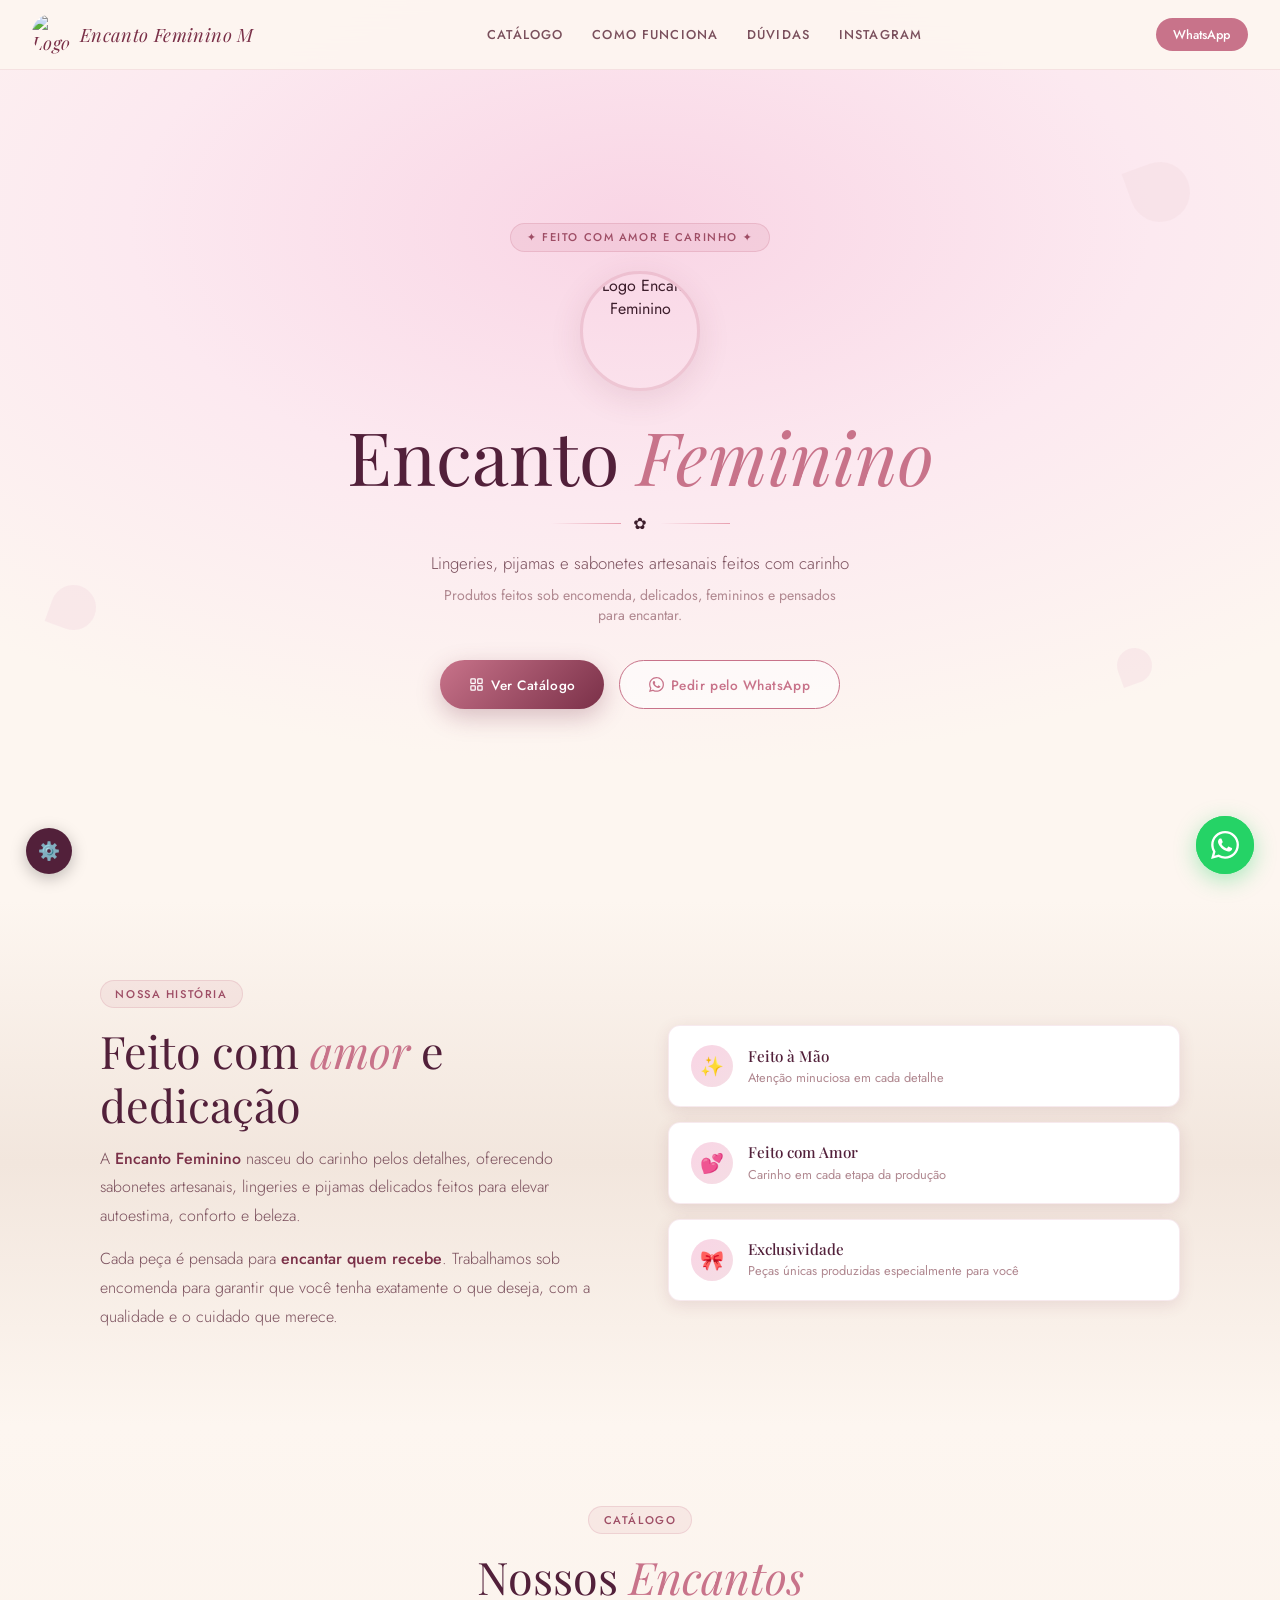
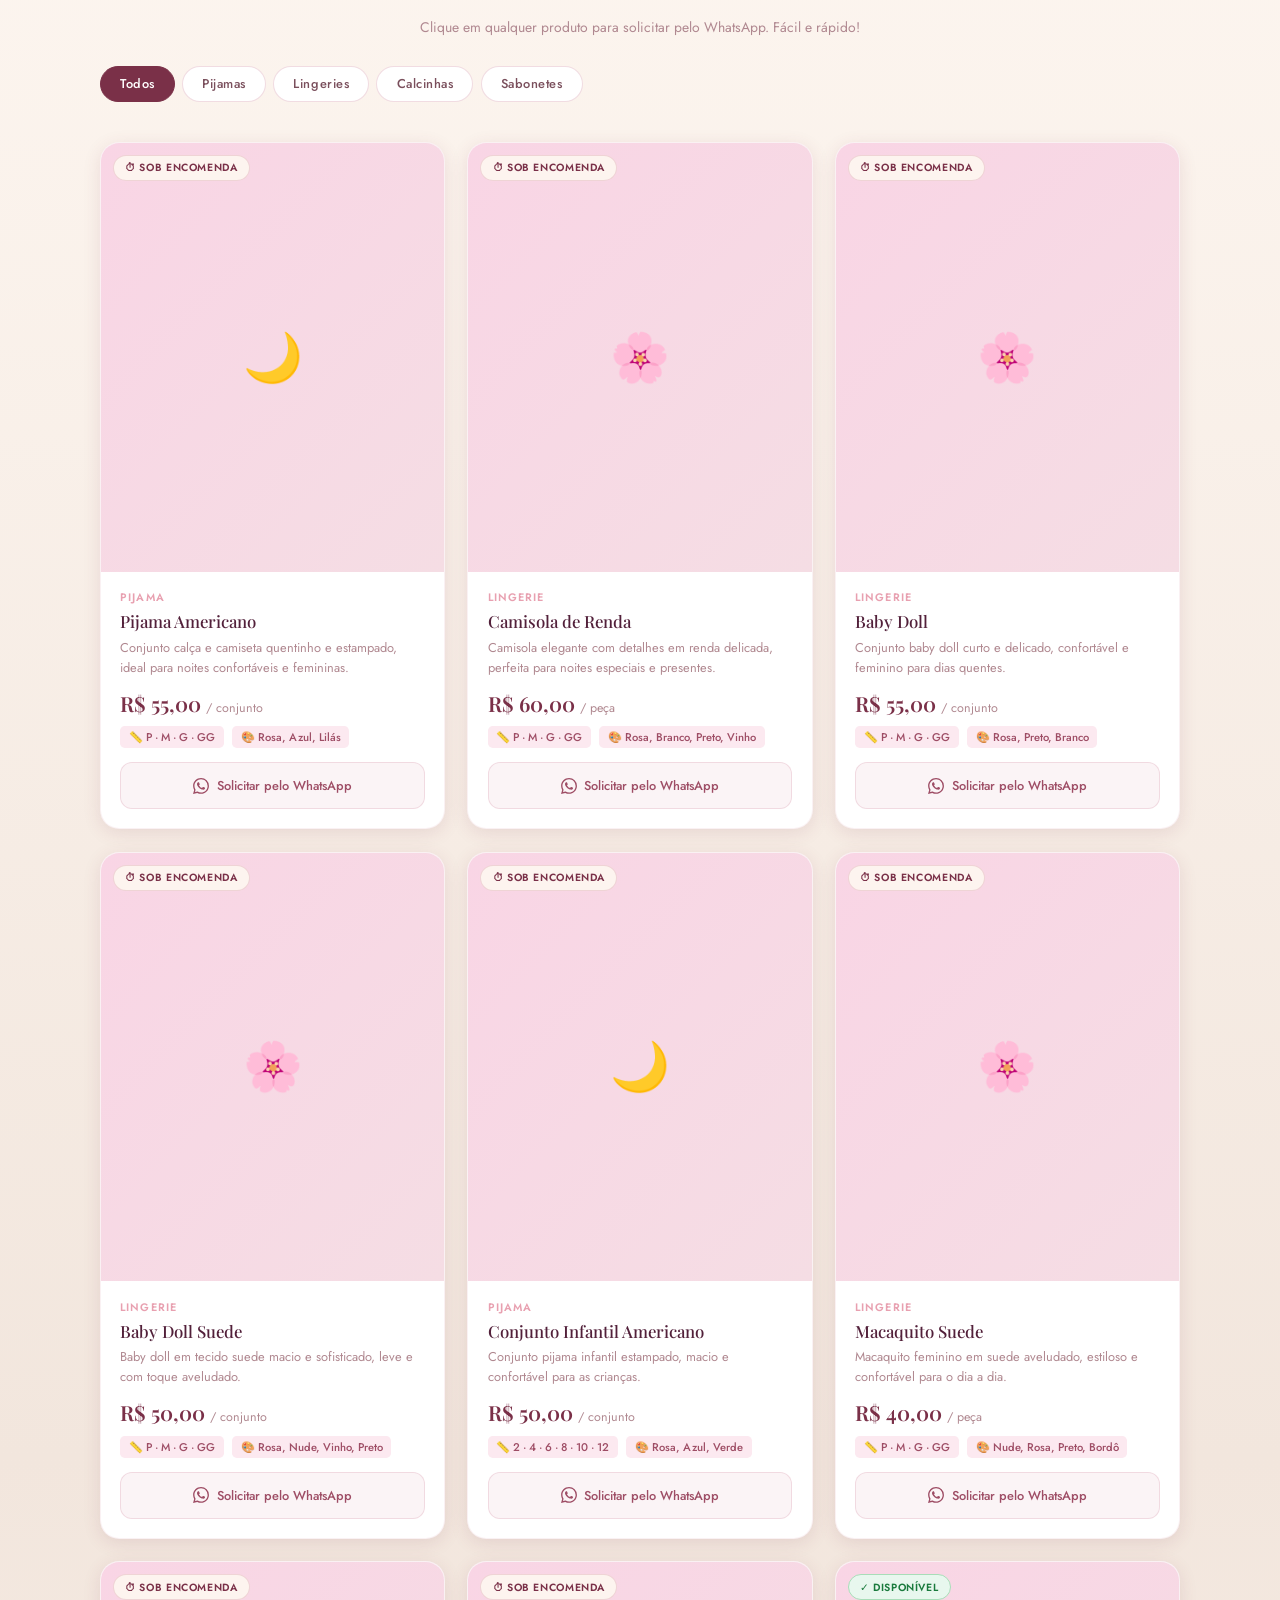
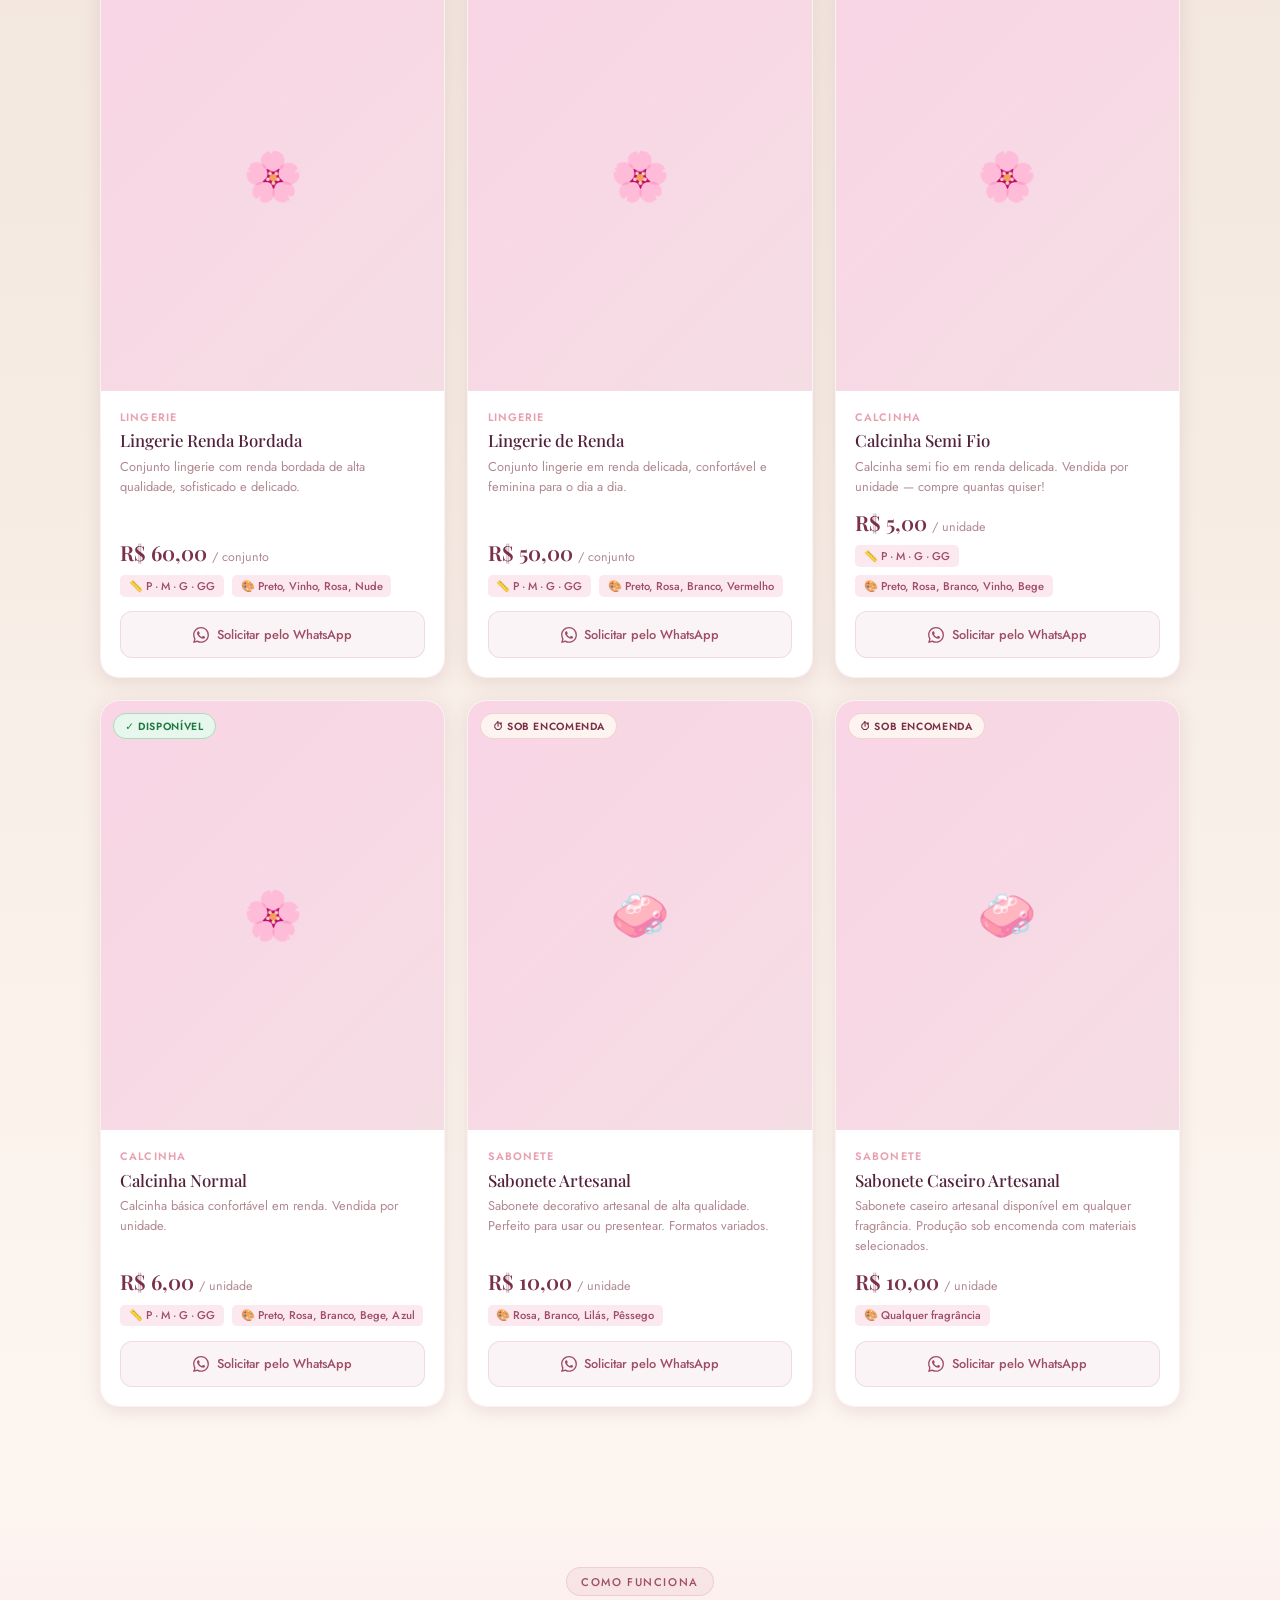
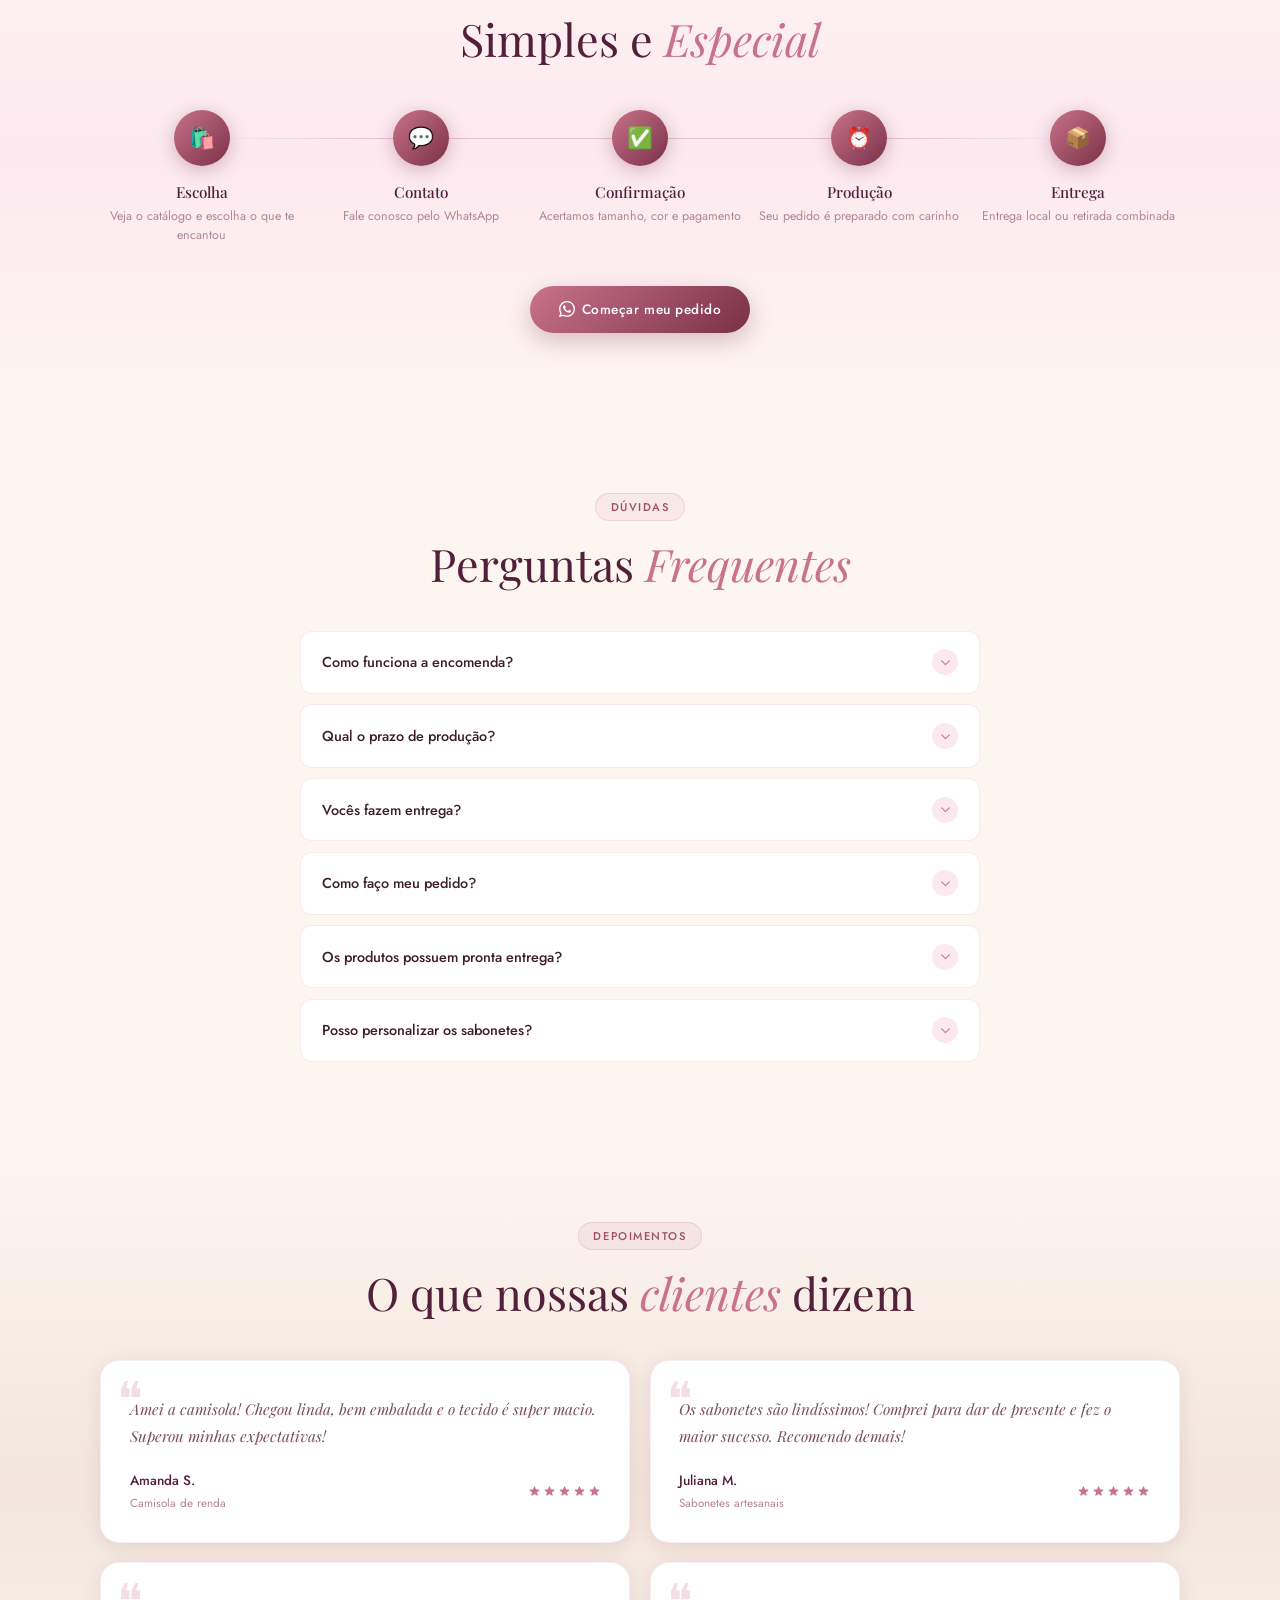
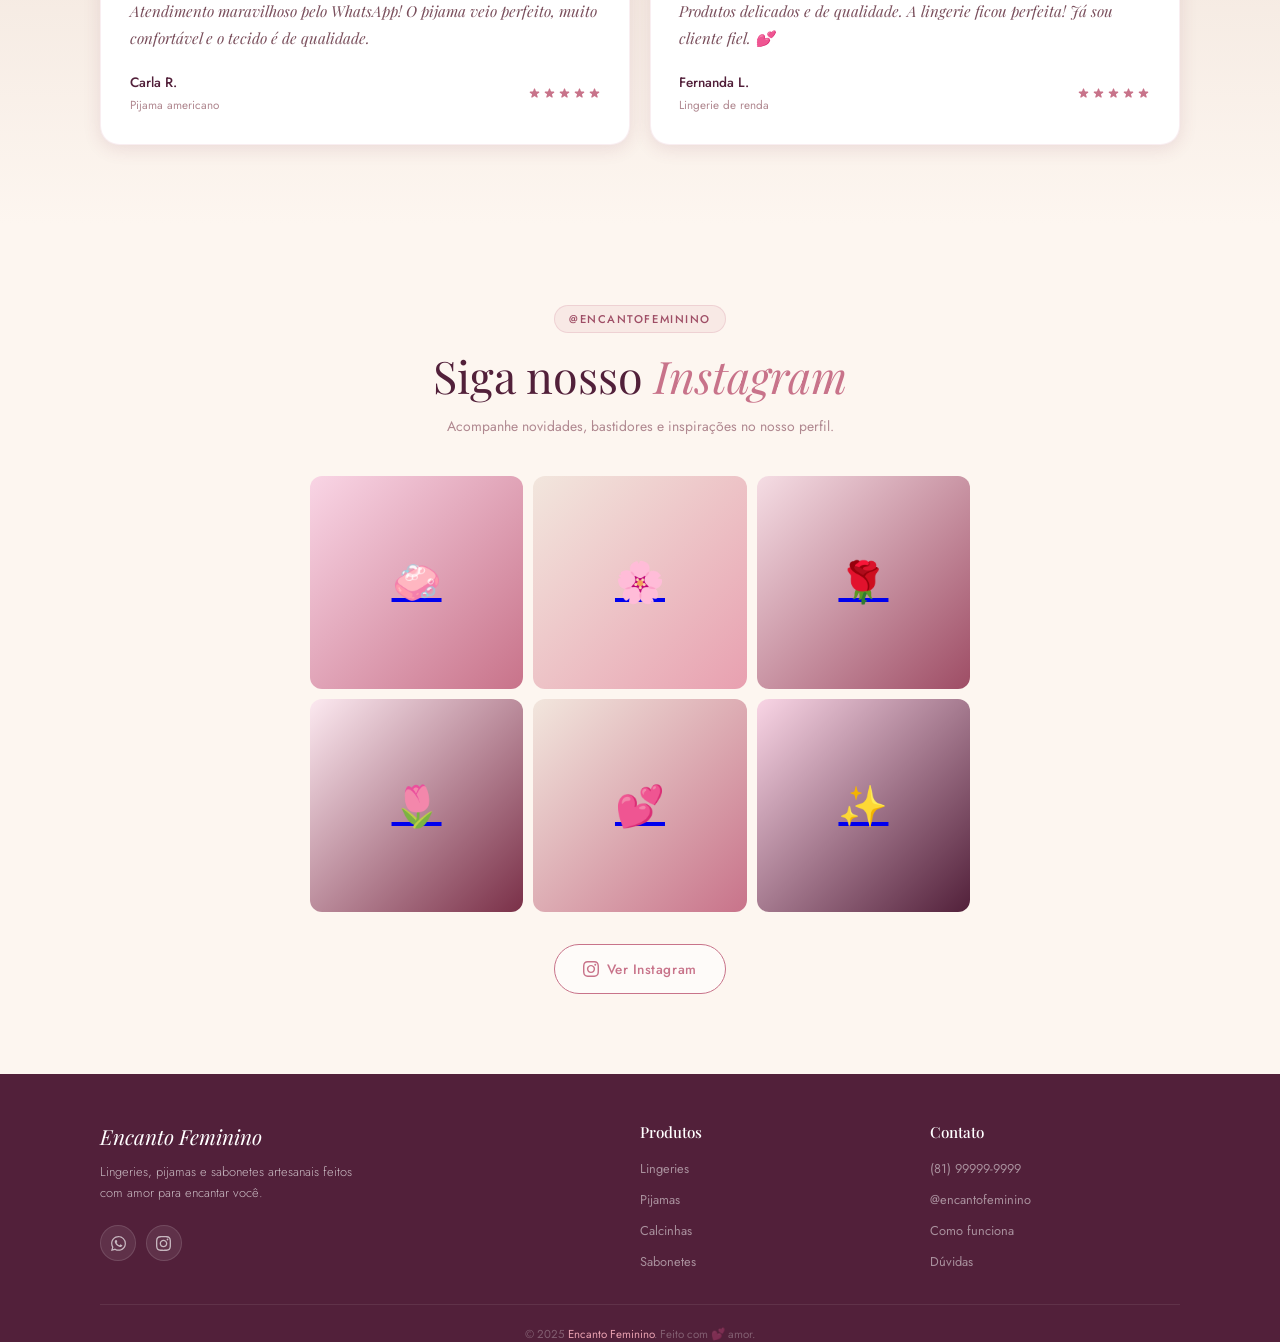
==== index.html @ 5b42d889 "Primeiro commit" ====
<!DOCTYPE html>
<html lang="pt-BR">
<!-- connor&nandiky -->
<head>
  <meta charset="UTF-8">
  <meta name="viewport" content="width=device-width, initial-scale=1.0">
  <title>Encanto Feminino M</title>
  <link rel="icon" type="image/png"
    href="https://exemplo.invalid/imagem-generica.png">
  <meta name="description"
    content="Produtos feitos sob encomenda com carinho. Lingeries delicadas, pijamas confortáveis e sabonetes artesanais decorativos para encantar.">
  <link rel="preconnect" href="https://fonts.googleapis.com">
  <link rel="preconnect" href="https://fonts.gstatic.com" crossorigin>
  <link
    href="https://fonts.googleapis.com/css2?family=Playfair+Display:ital,wght@0,400;0,500;0,600;0,700;1,400;1,500&family=Jost:wght@300;400;500;600&display=swap"
    rel="stylesheet">
  <link rel="stylesheet" href="style.css">
</head>

<body>

  <!-- NAV -->
  <nav id="navbar">
    <a href="#hero" class="nav-logo">
      <img
        src="https://exemplo.invalid/imagem-generica.png"
        alt="Logo">
      Encanto Feminino M
    </a>

    <div class="nav-links">
      <a href="#catalogo">Catálogo</a>
      <a href="#como-funciona">Como Funciona</a>
      <a href="#faq">Dúvidas</a>
      <a href="#instagram">Instagram</a>
    </div>
    <a href="https://wa.me/5511999999999?text=Ol%C3%A1%21+Vim+pelo+site" target="_blank" class="nav-cta">WhatsApp</a>
    <button class="hamburger" id="hambBtn"><span></span><span></span><span></span></button>
  </nav>

  <!-- MOBILE MENU -->
  <div class="mobile-menu" id="mobileMenu">
    <button class="menu-close" id="menuClose">✕</button>
    <a href="#catalogo" onclick="closeMob()">Catálogo</a>
    <a href="#como-funciona" onclick="closeMob()">Como Funciona</a>
    <a href="#faq" onclick="closeMob()">Dúvidas</a>
    <a href="#instagram" onclick="closeMob()">Instagram</a>
    <a href="https://wa.me/5511999999999" target="_blank" onclick="closeMob()"
      style="color:var(--rose-light);font-size:1rem;margin-top:.5rem">Pedir pelo WhatsApp</a>
  </div>

  <!-- HERO -->
  <section id="hero">
    <div class="hero-bg"></div>
    <div class="petal"></div>
    <div class="petal"></div>
    <div class="petal"></div>
    <div class="petal"></div>
    <div class="hero-content">
      <div class="hero-badge">
        ✦ Feito com amor e carinho ✦
      </div>

      <img src="https://exemplo.invalid/imagem-generica.png"
        alt="Logo Encanto Feminino" class="hero-logo-img" id="heroLogoImg">

      <h1 class="hero-title">Encanto <em>Feminino</em></h1>
      <div class="hero-div"><span>✿</span></div>
      <p class="hero-sub">Lingeries, pijamas e sabonetes artesanais feitos com carinho</p>
      <p class="hero-text">Produtos feitos sob encomenda, delicados, femininos e pensados para encantar.</p>
      <div class="hero-btns">
        <a href="#catalogo" class="btn-primary">
          <svg width="15" height="15" viewBox="0 0 24 24" fill="none" stroke="currentColor" stroke-width="2">
            <rect x="3" y="3" width="7" height="7" rx="1" />
            <rect x="14" y="3" width="7" height="7" rx="1" />
            <rect x="3" y="14" width="7" height="7" rx="1" />
            <rect x="14" y="14" width="7" height="7" rx="1" />
          </svg>
          Ver Catálogo
        </a>
        <a href="https://wa.me/5511999999999?text=Ol%C3%A1%21+Gostaria+de+fazer+um+pedido" target="_blank"
          class="btn-outline">
          <svg width="15" height="15" viewBox="0 0 24 24" fill="currentColor">
            <path
              d="M17.472 14.382c-.297-.149-1.758-.867-2.03-.967-.273-.099-.471-.148-.67.15-.197.297-.767.966-.94 1.164-.173.199-.347.223-.644.075-.297-.15-1.255-.463-2.39-1.475-.883-.788-1.48-1.761-1.653-2.059-.173-.297-.018-.458.13-.606.134-.133.298-.347.446-.52.149-.174.198-.298.298-.497.099-.198.05-.371-.025-.52-.075-.149-.669-1.612-.916-2.207-.242-.579-.487-.5-.669-.51-.173-.008-.371-.01-.57-.01-.198 0-.52.074-.792.372-.272.297-1.04 1.016-1.04 2.479 0 1.462 1.065 2.875 1.213 3.074.149.198 2.096 3.2 5.077 4.487.709.306 1.262.489 1.694.625.712.227 1.36.195 1.871.118.571-.085 1.758-.719 2.006-1.413.248-.694.248-1.289.173-1.413-.074-.124-.272-.198-.57-.347m-5.421 7.403h-.004a9.87 9.87 0 01-5.031-1.378l-.361-.214-3.741.982.998-3.648-.235-.374a9.86 9.86 0 01-1.51-5.26c.001-5.45 4.436-9.884 9.888-9.884 2.64 0 5.122 1.03 6.988 2.898a9.825 9.825 0 012.893 6.994c-.003 5.45-4.437 9.884-9.885 9.884m8.413-18.297A11.815 11.815 0 0012.05 0C5.495 0 .16 5.335.157 11.892c0 2.096.547 4.142 1.588 5.945L.057 24l6.305-1.654a11.882 11.882 0 005.683 1.448h.005c6.554 0 11.89-5.335 11.893-11.893a11.821 11.821 0 00-3.48-8.413z" />
          </svg>
          Pedir pelo WhatsApp
        </a>
      </div>
    </div>
  </section>

  <!-- ABOUT -->
  <section id="about">
    <div class="container">
      <div class="about-inner">
        <div class="about-text fade-in">
          <div class="section-label">Nossa História</div>
          <h2 class="section-title">Feito com <em>amor</em> e dedicação</h2>
          <p>A <strong>Encanto Feminino</strong> nasceu do carinho pelos detalhes, oferecendo sabonetes artesanais,
            lingeries e pijamas delicados feitos para elevar autoestima, conforto e beleza.</p>
          <p>Cada peça é pensada para <strong>encantar quem recebe</strong>. Trabalhamos sob encomenda para garantir que
            você tenha exatamente o que deseja, com a qualidade e o cuidado que merece.</p>
        </div>
        <div class="about-cards fade-in">
          <div class="about-card">
            <div class="about-card-icon">✨</div>
            <div>
              <div class="about-card-title">Feito à Mão</div>
              <div class="about-card-desc">Atenção minuciosa em cada detalhe</div>
            </div>
          </div>
          <div class="about-card">
            <div class="about-card-icon">💕</div>
            <div>
              <div class="about-card-title">Feito com Amor</div>
              <div class="about-card-desc">Carinho em cada etapa da produção</div>
            </div>
          </div>
          <div class="about-card">
            <div class="about-card-icon">🎀</div>
            <div>
              <div class="about-card-title">Exclusividade</div>
              <div class="about-card-desc">Peças únicas produzidas especialmente para você</div>
            </div>
          </div>
        </div>
      </div>
    </div>
  </section>

  <!-- CATALOG -->
  <section id="catalogo">
    <div class="container">
      <div style="text-align:center" class="fade-in">
        <div class="section-label">Catálogo</div>
        <h2 class="section-title">Nossos <em>Encantos</em></h2>
        <p style="color:var(--text-light);font-size:.87rem;max-width:440px;margin:.4rem auto 0">Clique em qualquer
          produto para solicitar pelo WhatsApp. Fácil e rápido!</p>
      </div>
      <div class="catalog-filters fade-in" id="filterBtns">
        <button class="filter-btn active" onclick="filterCat('todos',this)">Todos</button>
        <button class="filter-btn" onclick="filterCat('pijama',this)">Pijamas</button>
        <button class="filter-btn" onclick="filterCat('lingerie',this)">Lingeries</button>
        <button class="filter-btn" onclick="filterCat('calcinha',this)">Calcinhas</button>
        <button class="filter-btn" onclick="filterCat('sabonete',this)">Sabonetes</button>
      </div>
      <div class="products-grid" id="productsGrid"></div>
    </div>
  </section>

  <!-- HOW IT WORKS -->
  <section id="como-funciona">
    <div class="container">
      <div style="text-align:center" class="fade-in">
        <div class="section-label">Como Funciona</div>
        <h2 class="section-title">Simples e <em>Especial</em></h2>
      </div>
      <div class="steps-grid fade-in">
        <div class="step-item">
          <div class="step-num">🛍️</div>
          <div class="step-title">Escolha</div>
          <p class="step-desc">Veja o catálogo e escolha o que te encantou</p>
        </div>
        <div class="step-item">
          <div class="step-num">💬</div>
          <div class="step-title">Contato</div>
          <p class="step-desc">Fale conosco pelo WhatsApp</p>
        </div>
        <div class="step-item">
          <div class="step-num">✅</div>
          <div class="step-title">Confirmação</div>
          <p class="step-desc">Acertamos tamanho, cor e pagamento</p>
        </div>
        <div class="step-item">
          <div class="step-num">⏰</div>
          <div class="step-title">Produção</div>
          <p class="step-desc">Seu pedido é preparado com carinho</p>
        </div>
        <div class="step-item">
          <div class="step-num">📦</div>
          <div class="step-title">Entrega</div>
          <p class="step-desc">Entrega local ou retirada combinada</p>
        </div>
      </div>
      <div style="text-align:center;margin-top:2.5rem" class="fade-in">
        <a href="https://wa.me/5511999999999?text=Ol%C3%A1%21+Quero+fazer+um+pedido" target="_blank" class="btn-primary"
          style="display:inline-flex">
          <svg width="16" height="16" viewBox="0 0 24 24" fill="currentColor">
            <path
              d="M17.472 14.382c-.297-.149-1.758-.867-2.03-.967-.273-.099-.471-.148-.67.15-.197.297-.767.966-.94 1.164-.173.199-.347.223-.644.075-.297-.15-1.255-.463-2.39-1.475-.883-.788-1.48-1.761-1.653-2.059-.173-.297-.018-.458.13-.606.134-.133.298-.347.446-.52.149-.174.198-.298.298-.497.099-.198.05-.371-.025-.52-.075-.149-.669-1.612-.916-2.207-.242-.579-.487-.5-.669-.51-.173-.008-.371-.01-.57-.01-.198 0-.52.074-.792.372-.272.297-1.04 1.016-1.04 2.479 0 1.462 1.065 2.875 1.213 3.074.149.198 2.096 3.2 5.077 4.487.709.306 1.262.489 1.694.625.712.227 1.36.195 1.871.118.571-.085 1.758-.719 2.006-1.413.248-.694.248-1.289.173-1.413-.074-.124-.272-.198-.57-.347m-5.421 7.403h-.004a9.87 9.87 0 01-5.031-1.378l-.361-.214-3.741.982.998-3.648-.235-.374a9.86 9.86 0 01-1.51-5.26c.001-5.45 4.436-9.884 9.888-9.884 2.64 0 5.122 1.03 6.988 2.898a9.825 9.825 0 012.893 6.994c-.003 5.45-4.437 9.884-9.885 9.884m8.413-18.297A11.815 11.815 0 0012.05 0C5.495 0 .16 5.335.157 11.892c0 2.096.547 4.142 1.588 5.945L.057 24l6.305-1.654a11.882 11.882 0 005.683 1.448h.005c6.554 0 11.89-5.335 11.893-11.893a11.821 11.821 0 00-3.48-8.413z" />
          </svg>
          Começar meu pedido
        </a>
      </div>
    </div>
  </section>

  <!-- FAQ -->
  <section id="faq">
    <div class="container">
      <div style="text-align:center" class="fade-in">
        <div class="section-label">Dúvidas</div>
        <h2 class="section-title">Perguntas <em>Frequentes</em></h2>
      </div>
      <div class="faq-list fade-in">
        <div class="faq-item"><button class="faq-q" onclick="toggleFaq(this)">Como funciona a encomenda?<div
              class="faq-icon"><svg viewBox="0 0 24 24" fill="none" stroke-width="2">
                <path stroke-linecap="round" stroke-linejoin="round" d="M19 9l-7 7-7-7" />
              </svg></div></button>
          <div class="faq-a">
            <p>Você escolhe o produto no catálogo e entra em contato pelo WhatsApp. Confirmamos disponibilidade,
              tamanho, cores e forma de pagamento. Após confirmação, iniciamos a produção ou separamos seu pedido.</p>
          </div>
        </div>
        <div class="faq-item"><button class="faq-q" onclick="toggleFaq(this)">Qual o prazo de produção?<div
              class="faq-icon"><svg viewBox="0 0 24 24" fill="none" stroke-width="2">
                <path stroke-linecap="round" stroke-linejoin="round" d="M19 9l-7 7-7-7" />
              </svg></div></button>
          <div class="faq-a">
            <p>Para lingeries e pijamas o prazo varia conforme disponibilidade. Os sabonetes artesanais são feitos sob
              encomenda e o prazo pode variar de acordo com a disponibilidade dos materiais. Sempre informamos o prazo
              estimado no momento do pedido.</p>
          </div>
        </div>
        <div class="faq-item"><button class="faq-q" onclick="toggleFaq(this)">Vocês fazem entrega?<div class="faq-icon">
              <svg viewBox="0 0 24 24" fill="none" stroke-width="2">
                <path stroke-linecap="round" stroke-linejoin="round" d="M19 9l-7 7-7-7" />
              </svg>
            </div></button>
          <div class="faq-a">
            <p>Sim! Realizamos entrega local para regiões próximas. Para clientes mais distantes, combinamos a retirada
              em local conveniente. Os detalhes são acertados pelo WhatsApp.</p>
          </div>
        </div>
        <div class="faq-item"><button class="faq-q" onclick="toggleFaq(this)">Como faço meu pedido?<div
              class="faq-icon"><svg viewBox="0 0 24 24" fill="none" stroke-width="2">
                <path stroke-linecap="round" stroke-linejoin="round" d="M19 9l-7 7-7-7" />
              </svg></div></button>
          <div class="faq-a">
            <p>Clique no botão WhatsApp do produto desejado ou no botão flutuante. Você será direcionada para uma
              conversa onde poderá tirar dúvidas e finalizar seu pedido.</p>
          </div>
        </div>
        <div class="faq-item"><button class="faq-q" onclick="toggleFaq(this)">Os produtos possuem pronta entrega?<div
              class="faq-icon"><svg viewBox="0 0 24 24" fill="none" stroke-width="2">
                <path stroke-linecap="round" stroke-linejoin="round" d="M19 9l-7 7-7-7" />
              </svg></div></button>
          <div class="faq-a">
            <p>Alguns produtos podem ter pronta entrega, mas a maioria é sob encomenda para garantir qualidade. Consulte
              a disponibilidade pelo WhatsApp.</p>
          </div>
        </div>
        <div class="faq-item"><button class="faq-q" onclick="toggleFaq(this)">Posso personalizar os sabonetes?<div
              class="faq-icon"><svg viewBox="0 0 24 24" fill="none" stroke-width="2">
                <path stroke-linecap="round" stroke-linejoin="round" d="M19 9l-7 7-7-7" />
              </svg></div></button>
          <div class="faq-a">
            <p>Sim! Os sabonetes artesanais podem ser personalizados em cores, formatos e fragrâncias. Perfeitos para
              presentes, chás de bebê e casamentos. Entre em contato!</p>
          </div>
        </div>
      </div>
    </div>
  </section>

  <!-- TESTIMONIALS -->
  <section id="depoimentos">
    <div class="container">
      <div style="text-align:center" class="fade-in">
        <div class="section-label">Depoimentos</div>
        <h2 class="section-title">O que nossas <em>clientes</em> dizem</h2>
      </div>
      <div class="test-grid fade-in">
        <div class="test-card">
          <p class="test-text">Amei a camisola! Chegou linda, bem embalada e o tecido é super macio. Superou minhas
            expectativas!</p>
          <div class="test-footer">
            <div class="test-author"><strong>Amanda S.</strong><span>Camisola de renda</span></div>
            <div class="stars"><svg viewBox="0 0 20 20">
                <path
                  d="M9.049 2.927c.3-.921 1.603-.921 1.902 0l1.07 3.292a1 1 0 00.95.69h3.462c.969 0 1.371 1.24.588 1.81l-2.8 2.034a1 1 0 00-.364 1.118l1.07 3.292c.3.921-.755 1.688-1.54 1.118l-2.8-2.034a1 1 0 00-1.175 0l-2.8 2.034c-.784.57-1.838-.197-1.539-1.118l1.07-3.292a1 1 0 00-.364-1.118L2.98 8.72c-.783-.57-.38-1.81.588-1.81h3.461a1 1 0 00.951-.69l1.07-3.292z" />
              </svg><svg viewBox="0 0 20 20">
                <path
                  d="M9.049 2.927c.3-.921 1.603-.921 1.902 0l1.07 3.292a1 1 0 00.95.69h3.462c.969 0 1.371 1.24.588 1.81l-2.8 2.034a1 1 0 00-.364 1.118l1.07 3.292c.3.921-.755 1.688-1.54 1.118l-2.8-2.034a1 1 0 00-1.175 0l-2.8 2.034c-.784.57-1.838-.197-1.539-1.118l1.07-3.292a1 1 0 00-.364-1.118L2.98 8.72c-.783-.57-.38-1.81.588-1.81h3.461a1 1 0 00.951-.69l1.07-3.292z" />
              </svg><svg viewBox="0 0 20 20">
                <path
                  d="M9.049 2.927c.3-.921 1.603-.921 1.902 0l1.07 3.292a1 1 0 00.95.69h3.462c.969 0 1.371 1.24.588 1.81l-2.8 2.034a1 1 0 00-.364 1.118l1.07 3.292c.3.921-.755 1.688-1.54 1.118l-2.8-2.034a1 1 0 00-1.175 0l-2.8 2.034c-.784.57-1.838-.197-1.539-1.118l1.07-3.292a1 1 0 00-.364-1.118L2.98 8.72c-.783-.57-.38-1.81.588-1.81h3.461a1 1 0 00.951-.69l1.07-3.292z" />
              </svg><svg viewBox="0 0 20 20">
                <path
                  d="M9.049 2.927c.3-.921 1.603-.921 1.902 0l1.07 3.292a1 1 0 00.95.69h3.462c.969 0 1.371 1.24.588 1.81l-2.8 2.034a1 1 0 00-.364 1.118l1.07 3.292c.3.921-.755 1.688-1.54 1.118l-2.8-2.034a1 1 0 00-1.175 0l-2.8 2.034c-.784.57-1.838-.197-1.539-1.118l1.07-3.292a1 1 0 00-.364-1.118L2.98 8.72c-.783-.57-.38-1.81.588-1.81h3.461a1 1 0 00.951-.69l1.07-3.292z" />
              </svg><svg viewBox="0 0 20 20">
                <path
                  d="M9.049 2.927c.3-.921 1.603-.921 1.902 0l1.07 3.292a1 1 0 00.95.69h3.462c.969 0 1.371 1.24.588 1.81l-2.8 2.034a1 1 0 00-.364 1.118l1.07 3.292c.3.921-.755 1.688-1.54 1.118l-2.8-2.034a1 1 0 00-1.175 0l-2.8 2.034c-.784.57-1.838-.197-1.539-1.118l1.07-3.292a1 1 0 00-.364-1.118L2.98 8.72c-.783-.57-.38-1.81.588-1.81h3.461a1 1 0 00.951-.69l1.07-3.292z" />
              </svg></div>
          </div>
        </div>
        <div class="test-card">
          <p class="test-text">Os sabonetes são lindíssimos! Comprei para dar de presente e fez o maior sucesso.
            Recomendo demais!</p>
          <div class="test-footer">
            <div class="test-author"><strong>Juliana M.</strong><span>Sabonetes artesanais</span></div>
            <div class="stars"><svg viewBox="0 0 20 20">
                <path
                  d="M9.049 2.927c.3-.921 1.603-.921 1.902 0l1.07 3.292a1 1 0 00.95.69h3.462c.969 0 1.371 1.24.588 1.81l-2.8 2.034a1 1 0 00-.364 1.118l1.07 3.292c.3.921-.755 1.688-1.54 1.118l-2.8-2.034a1 1 0 00-1.175 0l-2.8 2.034c-.784.57-1.838-.197-1.539-1.118l1.07-3.292a1 1 0 00-.364-1.118L2.98 8.72c-.783-.57-.38-1.81.588-1.81h3.461a1 1 0 00.951-.69l1.07-3.292z" />
              </svg><svg viewBox="0 0 20 20">
                <path
                  d="M9.049 2.927c.3-.921 1.603-.921 1.902 0l1.07 3.292a1 1 0 00.95.69h3.462c.969 0 1.371 1.24.588 1.81l-2.8 2.034a1 1 0 00-.364 1.118l1.07 3.292c.3.921-.755 1.688-1.54 1.118l-2.8-2.034a1 1 0 00-1.175 0l-2.8 2.034c-.784.57-1.838-.197-1.539-1.118l1.07-3.292a1 1 0 00-.364-1.118L2.98 8.72c-.783-.57-.38-1.81.588-1.81h3.461a1 1 0 00.951-.69l1.07-3.292z" />
              </svg><svg viewBox="0 0 20 20">
                <path
                  d="M9.049 2.927c.3-.921 1.603-.921 1.902 0l1.07 3.292a1 1 0 00.95.69h3.462c.969 0 1.371 1.24.588 1.81l-2.8 2.034a1 1 0 00-.364 1.118l1.07 3.292c.3.921-.755 1.688-1.54 1.118l-2.8-2.034a1 1 0 00-1.175 0l-2.8 2.034c-.784.57-1.838-.197-1.539-1.118l1.07-3.292a1 1 0 00-.364-1.118L2.98 8.72c-.783-.57-.38-1.81.588-1.81h3.461a1 1 0 00.951-.69l1.07-3.292z" />
              </svg><svg viewBox="0 0 20 20">
                <path
                  d="M9.049 2.927c.3-.921 1.603-.921 1.902 0l1.07 3.292a1 1 0 00.95.69h3.462c.969 0 1.371 1.24.588 1.81l-2.8 2.034a1 1 0 00-.364 1.118l1.07 3.292c.3.921-.755 1.688-1.54 1.118l-2.8-2.034a1 1 0 00-1.175 0l-2.8 2.034c-.784.57-1.838-.197-1.539-1.118l1.07-3.292a1 1 0 00-.364-1.118L2.98 8.72c-.783-.57-.38-1.81.588-1.81h3.461a1 1 0 00.951-.69l1.07-3.292z" />
              </svg><svg viewBox="0 0 20 20">
                <path
                  d="M9.049 2.927c.3-.921 1.603-.921 1.902 0l1.07 3.292a1 1 0 00.95.69h3.462c.969 0 1.371 1.24.588 1.81l-2.8 2.034a1 1 0 00-.364 1.118l1.07 3.292c.3.921-.755 1.688-1.54 1.118l-2.8-2.034a1 1 0 00-1.175 0l-2.8 2.034c-.784.57-1.838-.197-1.539-1.118l1.07-3.292a1 1 0 00-.364-1.118L2.98 8.72c-.783-.57-.38-1.81.588-1.81h3.461a1 1 0 00.951-.69l1.07-3.292z" />
              </svg></div>
          </div>
        </div>
        <div class="test-card">
          <p class="test-text">Atendimento maravilhoso pelo WhatsApp! O pijama veio perfeito, muito confortável e o
            tecido é de qualidade.</p>
          <div class="test-footer">
            <div class="test-author"><strong>Carla R.</strong><span>Pijama americano</span></div>
            <div class="stars"><svg viewBox="0 0 20 20">
                <path
                  d="M9.049 2.927c.3-.921 1.603-.921 1.902 0l1.07 3.292a1 1 0 00.95.69h3.462c.969 0 1.371 1.24.588 1.81l-2.8 2.034a1 1 0 00-.364 1.118l1.07 3.292c.3.921-.755 1.688-1.54 1.118l-2.8-2.034a1 1 0 00-1.175 0l-2.8 2.034c-.784.57-1.838-.197-1.539-1.118l1.07-3.292a1 1 0 00-.364-1.118L2.98 8.72c-.783-.57-.38-1.81.588-1.81h3.461a1 1 0 00.951-.69l1.07-3.292z" />
              </svg><svg viewBox="0 0 20 20">
                <path
                  d="M9.049 2.927c.3-.921 1.603-.921 1.902 0l1.07 3.292a1 1 0 00.95.69h3.462c.969 0 1.371 1.24.588 1.81l-2.8 2.034a1 1 0 00-.364 1.118l1.07 3.292c.3.921-.755 1.688-1.54 1.118l-2.8-2.034a1 1 0 00-1.175 0l-2.8 2.034c-.784.57-1.838-.197-1.539-1.118l1.07-3.292a1 1 0 00-.364-1.118L2.98 8.72c-.783-.57-.38-1.81.588-1.81h3.461a1 1 0 00.951-.69l1.07-3.292z" />
              </svg><svg viewBox="0 0 20 20">
                <path
                  d="M9.049 2.927c.3-.921 1.603-.921 1.902 0l1.07 3.292a1 1 0 00.95.69h3.462c.969 0 1.371 1.24.588 1.81l-2.8 2.034a1 1 0 00-.364 1.118l1.07 3.292c.3.921-.755 1.688-1.54 1.118l-2.8-2.034a1 1 0 00-1.175 0l-2.8 2.034c-.784.57-1.838-.197-1.539-1.118l1.07-3.292a1 1 0 00-.364-1.118L2.98 8.72c-.783-.57-.38-1.81.588-1.81h3.461a1 1 0 00.951-.69l1.07-3.292z" />
              </svg><svg viewBox="0 0 20 20">
                <path
                  d="M9.049 2.927c.3-.921 1.603-.921 1.902 0l1.07 3.292a1 1 0 00.95.69h3.462c.969 0 1.371 1.24.588 1.81l-2.8 2.034a1 1 0 00-.364 1.118l1.07 3.292c.3.921-.755 1.688-1.54 1.118l-2.8-2.034a1 1 0 00-1.175 0l-2.8 2.034c-.784.57-1.838-.197-1.539-1.118l1.07-3.292a1 1 0 00-.364-1.118L2.98 8.72c-.783-.57-.38-1.81.588-1.81h3.461a1 1 0 00.951-.69l1.07-3.292z" />
              </svg><svg viewBox="0 0 20 20">
                <path
                  d="M9.049 2.927c.3-.921 1.603-.921 1.902 0l1.07 3.292a1 1 0 00.95.69h3.462c.969 0 1.371 1.24.588 1.81l-2.8 2.034a1 1 0 00-.364 1.118l1.07 3.292c.3.921-.755 1.688-1.54 1.118l-2.8-2.034a1 1 0 00-1.175 0l-2.8 2.034c-.784.57-1.838-.197-1.539-1.118l1.07-3.292a1 1 0 00-.364-1.118L2.98 8.72c-.783-.57-.38-1.81.588-1.81h3.461a1 1 0 00.951-.69l1.07-3.292z" />
              </svg></div>
          </div>
        </div>
        <div class="test-card">
          <p class="test-text">Produtos delicados e de qualidade. A lingerie ficou perfeita! Já sou cliente fiel. 💕</p>
          <div class="test-footer">
            <div class="test-author"><strong>Fernanda L.</strong><span>Lingerie de renda</span></div>
            <div class="stars"><svg viewBox="0 0 20 20">
                <path
                  d="M9.049 2.927c.3-.921 1.603-.921 1.902 0l1.07 3.292a1 1 0 00.95.69h3.462c.969 0 1.371 1.24.588 1.81l-2.8 2.034a1 1 0 00-.364 1.118l1.07 3.292c.3.921-.755 1.688-1.54 1.118l-2.8-2.034a1 1 0 00-1.175 0l-2.8 2.034c-.784.57-1.838-.197-1.539-1.118l1.07-3.292a1 1 0 00-.364-1.118L2.98 8.72c-.783-.57-.38-1.81.588-1.81h3.461a1 1 0 00.951-.69l1.07-3.292z" />
              </svg><svg viewBox="0 0 20 20">
                <path
                  d="M9.049 2.927c.3-.921 1.603-.921 1.902 0l1.07 3.292a1 1 0 00.95.69h3.462c.969 0 1.371 1.24.588 1.81l-2.8 2.034a1 1 0 00-.364 1.118l1.07 3.292c.3.921-.755 1.688-1.54 1.118l-2.8-2.034a1 1 0 00-1.175 0l-2.8 2.034c-.784.57-1.838-.197-1.539-1.118l1.07-3.292a1 1 0 00-.364-1.118L2.98 8.72c-.783-.57-.38-1.81.588-1.81h3.461a1 1 0 00.951-.69l1.07-3.292z" />
              </svg><svg viewBox="0 0 20 20">
                <path
                  d="M9.049 2.927c.3-.921 1.603-.921 1.902 0l1.07 3.292a1 1 0 00.95.69h3.462c.969 0 1.371 1.24.588 1.81l-2.8 2.034a1 1 0 00-.364 1.118l1.07 3.292c.3.921-.755 1.688-1.54 1.118l-2.8-2.034a1 1 0 00-1.175 0l-2.8 2.034c-.784.57-1.838-.197-1.539-1.118l1.07-3.292a1 1 0 00-.364-1.118L2.98 8.72c-.783-.57-.38-1.81.588-1.81h3.461a1 1 0 00.951-.69l1.07-3.292z" />
              </svg><svg viewBox="0 0 20 20">
                <path
                  d="M9.049 2.927c.3-.921 1.603-.921 1.902 0l1.07 3.292a1 1 0 00.95.69h3.462c.969 0 1.371 1.24.588 1.81l-2.8 2.034a1 1 0 00-.364 1.118l1.07 3.292c.3.921-.755 1.688-1.54 1.118l-2.8-2.034a1 1 0 00-1.175 0l-2.8 2.034c-.784.57-1.838-.197-1.539-1.118l1.07-3.292a1 1 0 00-.364-1.118L2.98 8.72c-.783-.57-.38-1.81.588-1.81h3.461a1 1 0 00.951-.69l1.07-3.292z" />
              </svg><svg viewBox="0 0 20 20">
                <path
                  d="M9.049 2.927c.3-.921 1.603-.921 1.902 0l1.07 3.292a1 1 0 00.95.69h3.462c.969 0 1.371 1.24.588 1.81l-2.8 2.034a1 1 0 00-.364 1.118l1.07 3.292c.3.921-.755 1.688-1.54 1.118l-2.8-2.034a1 1 0 00-1.175 0l-2.8 2.034c-.784.57-1.838-.197-1.539-1.118l1.07-3.292a1 1 0 00-.364-1.118L2.98 8.72c-.783-.57-.38-1.81.588-1.81h3.461a1 1 0 00.951-.69l1.07-3.292z" />
              </svg></div>
          </div>
        </div>
      </div>
    </div>
  </section>

  <!-- INSTAGRAM -->
  <section id="instagram">
    <div class="container">
      <div class="fade-in">
        <div class="section-label">@encantofeminino</div>
        <h2 class="section-title">Siga nosso <em>Instagram</em></h2>
        <p style="color:var(--text-light);font-size:.87rem;max-width:400px;margin:.4rem auto 0">Acompanhe novidades,
          bastidores e inspirações no nosso perfil.</p>
      </div>
      <div class="insta-grid fade-in">
        <a href="https://instagram.com/encantofeminino.demo" target="_blank" class="insta-item"
          style="background:linear-gradient(135deg,#f9d5e5,#c8738a)">
          <div style="width:100%;height:100%;display:flex;align-items:center;justify-content:center;font-size:2.5rem">🧼
          </div>
          <div class="insta-overlay"><svg viewBox="0 0 24 24">
              <path
                d="M12 2.163c3.204 0 3.584.012 4.85.07 3.252.148 4.771 1.691 4.919 4.919.058 1.265.069 1.645.069 4.849 0 3.205-.012 3.584-.069 4.849-.149 3.225-1.664 4.771-4.919 4.919-1.266.058-1.644.07-4.85.07-3.204 0-3.584-.012-4.849-.07-3.26-.149-4.771-1.699-4.919-4.92-.058-1.265-.07-1.644-.07-4.849 0-3.204.013-3.583.07-4.849.149-3.227 1.664-4.771 4.919-4.919 1.266-.057 1.645-.069 4.849-.069zm0-2.163c-3.259 0-3.667.014-4.947.072-4.358.2-6.78 2.618-6.98 6.98-.059 1.281-.073 1.689-.073 4.948 0 3.259.014 3.668.072 4.948.2 4.358 2.618 6.78 6.98 6.98 1.281.058 1.689.072 4.948.072 3.259 0 3.668-.014 4.948-.072 4.354-.2 6.782-2.618 6.979-6.98.059-1.28.073-1.689.073-4.948 0-3.259-.014-3.667-.072-4.947-.196-4.354-2.617-6.78-6.979-6.98-1.281-.059-1.69-.073-4.949-.073zm0 5.838c-3.403 0-6.162 2.759-6.162 6.162s2.759 6.163 6.162 6.163 6.162-2.759 6.162-6.163c0-3.403-2.759-6.162-6.162-6.162zm0 10.162c-2.209 0-4-1.79-4-4 0-2.209 1.791-4 4-4s4 1.791 4 4c0 2.21-1.791 4-4 4zm6.406-11.845c-.796 0-1.441.645-1.441 1.44s.645 1.44 1.441 1.44c.795 0 1.439-.645 1.439-1.44s-.644-1.44-1.439-1.44z" />
            </svg></div>
        </a>
        <a href="https://instagram.com/encantofeminino.demo" target="_blank" class="insta-item"
          style="background:linear-gradient(135deg,#f2e6dd,#e8a0b0)">
          <div style="width:100%;height:100%;display:flex;align-items:center;justify-content:center;font-size:2.5rem">🌸
          </div>
          <div class="insta-overlay"><svg viewBox="0 0 24 24">
              <path
                d="M12 2.163c3.204 0 3.584.012 4.85.07 3.252.148 4.771 1.691 4.919 4.919.058 1.265.069 1.645.069 4.849 0 3.205-.012 3.584-.069 4.849-.149 3.225-1.664 4.771-4.919 4.919-1.266.058-1.644.07-4.85.07-3.204 0-3.584-.012-4.849-.07-3.26-.149-4.771-1.699-4.919-4.92-.058-1.265-.07-1.644-.07-4.849 0-3.204.013-3.583.07-4.849.149-3.227 1.664-4.771 4.919-4.919 1.266-.057 1.645-.069 4.849-.069zm0-2.163c-3.259 0-3.667.014-4.947.072-4.358.2-6.78 2.618-6.98 6.98-.059 1.281-.073 1.689-.073 4.948 0 3.259.014 3.668.072 4.948.2 4.358 2.618 6.78 6.98 6.98 1.281.058 1.689.072 4.948.072 3.259 0 3.668-.014 4.948-.072 4.354-.2 6.782-2.618 6.979-6.98.059-1.28.073-1.689.073-4.948 0-3.259-.014-3.667-.072-4.947-.196-4.354-2.617-6.78-6.979-6.98-1.281-.059-1.69-.073-4.949-.073zm0 5.838c-3.403 0-6.162 2.759-6.162 6.162s2.759 6.163 6.162 6.163 6.162-2.759 6.162-6.163c0-3.403-2.759-6.162-6.162-6.162zm0 10.162c-2.209 0-4-1.79-4-4 0-2.209 1.791-4 4-4s4 1.791 4 4c0 2.21-1.791 4-4 4zm6.406-11.845c-.796 0-1.441.645-1.441 1.44s.645 1.44 1.441 1.44c.795 0 1.439-.645 1.439-1.44s-.644-1.44-1.439-1.44z" />
            </svg></div>
        </a>
        <a href="https://instagram.com/encantofeminino.demo" target="_blank" class="insta-item"
          style="background:linear-gradient(135deg,#f5dde4,#9e4d65)">
          <div style="width:100%;height:100%;display:flex;align-items:center;justify-content:center;font-size:2.5rem">🌹
          </div>
          <div class="insta-overlay"><svg viewBox="0 0 24 24">
              <path
                d="M12 2.163c3.204 0 3.584.012 4.85.07 3.252.148 4.771 1.691 4.919 4.919.058 1.265.069 1.645.069 4.849 0 3.205-.012 3.584-.069 4.849-.149 3.225-1.664 4.771-4.919 4.919-1.266.058-1.644.07-4.85.07-3.204 0-3.584-.012-4.849-.07-3.26-.149-4.771-1.699-4.919-4.92-.058-1.265-.07-1.644-.07-4.849 0-3.204.013-3.583.07-4.849.149-3.227 1.664-4.771 4.919-4.919 1.266-.057 1.645-.069 4.849-.069zm0-2.163c-3.259 0-3.667.014-4.947.072-4.358.2-6.78 2.618-6.98 6.98-.059 1.281-.073 1.689-.073 4.948 0 3.259.014 3.668.072 4.948.2 4.358 2.618 6.78 6.98 6.98 1.281.058 1.689.072 4.948.072 3.259 0 3.668-.014 4.948-.072 4.354-.2 6.782-2.618 6.979-6.98.059-1.28.073-1.689.073-4.948 0-3.259-.014-3.667-.072-4.947-.196-4.354-2.617-6.78-6.979-6.98-1.281-.059-1.69-.073-4.949-.073zm0 5.838c-3.403 0-6.162 2.759-6.162 6.162s2.759 6.163 6.162 6.163 6.162-2.759 6.162-6.163c0-3.403-2.759-6.162-6.162-6.162zm0 10.162c-2.209 0-4-1.79-4-4 0-2.209 1.791-4 4-4s4 1.791 4 4c0 2.21-1.791 4-4 4zm6.406-11.845c-.796 0-1.441.645-1.441 1.44s.645 1.44 1.441 1.44c.795 0 1.439-.645 1.439-1.44s-.644-1.44-1.439-1.44z" />
            </svg></div>
        </a>
        <a href="https://instagram.com/encantofeminino.demo" target="_blank" class="insta-item"
          style="background:linear-gradient(135deg,#fce9f0,#7a3048)">
          <div style="width:100%;height:100%;display:flex;align-items:center;justify-content:center;font-size:2.5rem">🌷
          </div>
          <div class="insta-overlay"><svg viewBox="0 0 24 24">
              <path
                d="M12 2.163c3.204 0 3.584.012 4.85.07 3.252.148 4.771 1.691 4.919 4.919.058 1.265.069 1.645.069 4.849 0 3.205-.012 3.584-.069 4.849-.149 3.225-1.664 4.771-4.919 4.919-1.266.058-1.644.07-4.85.07-3.204 0-3.584-.012-4.849-.07-3.26-.149-4.771-1.699-4.919-4.92-.058-1.265-.07-1.644-.07-4.849 0-3.204.013-3.583.07-4.849.149-3.227 1.664-4.771 4.919-4.919 1.266-.057 1.645-.069 4.849-.069zm0-2.163c-3.259 0-3.667.014-4.947.072-4.358.2-6.78 2.618-6.98 6.98-.059 1.281-.073 1.689-.073 4.948 0 3.259.014 3.668.072 4.948.2 4.358 2.618 6.78 6.98 6.98 1.281.058 1.689.072 4.948.072 3.259 0 3.668-.014 4.948-.072 4.354-.2 6.782-2.618 6.979-6.98.059-1.28.073-1.689.073-4.948 0-3.259-.014-3.667-.072-4.947-.196-4.354-2.617-6.78-6.979-6.98-1.281-.059-1.69-.073-4.949-.073zm0 5.838c-3.403 0-6.162 2.759-6.162 6.162s2.759 6.163 6.162 6.163 6.162-2.759 6.162-6.163c0-3.403-2.759-6.162-6.162-6.162zm0 10.162c-2.209 0-4-1.79-4-4 0-2.209 1.791-4 4-4s4 1.791 4 4c0 2.21-1.791 4-4 4zm6.406-11.845c-.796 0-1.441.645-1.441 1.44s.645 1.44 1.441 1.44c.795 0 1.439-.645 1.439-1.44s-.644-1.44-1.439-1.44z" />
            </svg></div>
        </a>
        <a href="https://instagram.com/encantofeminino.demo" target="_blank" class="insta-item"
          style="background:linear-gradient(135deg,#f2e6dd,#c8738a)">
          <div style="width:100%;height:100%;display:flex;align-items:center;justify-content:center;font-size:2.5rem">💕
          </div>
          <div class="insta-overlay"><svg viewBox="0 0 24 24">
              <path
                d="M12 2.163c3.204 0 3.584.012 4.85.07 3.252.148 4.771 1.691 4.919 4.919.058 1.265.069 1.645.069 4.849 0 3.205-.012 3.584-.069 4.849-.149 3.225-1.664 4.771-4.919 4.919-1.266.058-1.644.07-4.85.07-3.204 0-3.584-.012-4.849-.07-3.26-.149-4.771-1.699-4.919-4.92-.058-1.265-.07-1.644-.07-4.849 0-3.204.013-3.583.07-4.849.149-3.227 1.664-4.771 4.919-4.919 1.266-.057 1.645-.069 4.849-.069zm0-2.163c-3.259 0-3.667.014-4.947.072-4.358.2-6.78 2.618-6.98 6.98-.059 1.281-.073 1.689-.073 4.948 0 3.259.014 3.668.072 4.948.2 4.358 2.618 6.78 6.98 6.98 1.281.058 1.689.072 4.948.072 3.259 0 3.668-.014 4.948-.072 4.354-.2 6.782-2.618 6.979-6.98.059-1.28.073-1.689.073-4.948 0-3.259-.014-3.667-.072-4.947-.196-4.354-2.617-6.78-6.979-6.98-1.281-.059-1.69-.073-4.949-.073zm0 5.838c-3.403 0-6.162 2.759-6.162 6.162s2.759 6.163 6.162 6.163 6.162-2.759 6.162-6.163c0-3.403-2.759-6.162-6.162-6.162zm0 10.162c-2.209 0-4-1.79-4-4 0-2.209 1.791-4 4-4s4 1.791 4 4c0 2.21-1.791 4-4 4zm6.406-11.845c-.796 0-1.441.645-1.441 1.44s.645 1.44 1.441 1.44c.795 0 1.439-.645 1.439-1.44s-.644-1.44-1.439-1.44z" />
            </svg></div>
        </a>
        <a href="https://instagram.com/encantofeminino.demo" target="_blank" class="insta-item"
          style="background:linear-gradient(135deg,#f9d5e5,#52203a)">
          <div style="width:100%;height:100%;display:flex;align-items:center;justify-content:center;font-size:2.5rem">✨
          </div>
          <div class="insta-overlay"><svg viewBox="0 0 24 24">
              <path
                d="M12 2.163c3.204 0 3.584.012 4.85.07 3.252.148 4.771 1.691 4.919 4.919.058 1.265.069 1.645.069 4.849 0 3.205-.012 3.584-.069 4.849-.149 3.225-1.664 4.771-4.919 4.919-1.266.058-1.644.07-4.85.07-3.204 0-3.584-.012-4.849-.07-3.26-.149-4.771-1.699-4.919-4.92-.058-1.265-.07-1.644-.07-4.849 0-3.204.013-3.583.07-4.849.149-3.227 1.664-4.771 4.919-4.919 1.266-.057 1.645-.069 4.849-.069zm0-2.163c-3.259 0-3.667.014-4.947.072-4.358.2-6.78 2.618-6.98 6.98-.059 1.281-.073 1.689-.073 4.948 0 3.259.014 3.668.072 4.948.2 4.358 2.618 6.78 6.98 6.98 1.281.058 1.689.072 4.948.072 3.259 0 3.668-.014 4.948-.072 4.354-.2 6.782-2.618 6.979-6.98.059-1.28.073-1.689.073-4.948 0-3.259-.014-3.667-.072-4.947-.196-4.354-2.617-6.78-6.979-6.98-1.281-.059-1.69-.073-4.949-.073zm0 5.838c-3.403 0-6.162 2.759-6.162 6.162s2.759 6.163 6.162 6.163 6.162-2.759 6.162-6.163c0-3.403-2.759-6.162-6.162-6.162zm0 10.162c-2.209 0-4-1.79-4-4 0-2.209 1.791-4 4-4s4 1.791 4 4c0 2.21-1.791 4-4 4zm6.406-11.845c-.796 0-1.441.645-1.441 1.44s.645 1.44 1.441 1.44c.795 0 1.439-.645 1.439-1.44s-.644-1.44-1.439-1.44z" />
            </svg></div>
        </a>
      </div>
      <div style="text-align:center;margin-top:2rem" class="fade-in">
        <a href="https://instagram.com/encantofeminino.demo" target="_blank" class="btn-outline"
          style="display:inline-flex">
          <svg width="16" height="16" viewBox="0 0 24 24" fill="currentColor">
            <path
              d="M12 2.163c3.204 0 3.584.012 4.85.07 3.252.148 4.771 1.691 4.919 4.919.058 1.265.069 1.645.069 4.849 0 3.205-.012 3.584-.069 4.849-.149 3.225-1.664 4.771-4.919 4.919-1.266.058-1.644.07-4.85.07-3.204 0-3.584-.012-4.849-.07-3.26-.149-4.771-1.699-4.919-4.92-.058-1.265-.07-1.644-.07-4.849 0-3.204.013-3.583.07-4.849.149-3.227 1.664-4.771 4.919-4.919 1.266-.057 1.645-.069 4.849-.069zm0-2.163c-3.259 0-3.667.014-4.947.072-4.358.2-6.78 2.618-6.98 6.98-.059 1.281-.073 1.689-.073 4.948 0 3.259.014 3.668.072 4.948.2 4.358 2.618 6.78 6.98 6.98 1.281.058 1.689.072 4.948.072 3.259 0 3.668-.014 4.948-.072 4.354-.2 6.782-2.618 6.979-6.98.059-1.28.073-1.689.073-4.948 0-3.259-.014-3.667-.072-4.947-.196-4.354-2.617-6.78-6.979-6.98-1.281-.059-1.69-.073-4.949-.073zm0 5.838c-3.403 0-6.162 2.759-6.162 6.162s2.759 6.163 6.162 6.163 6.162-2.759 6.162-6.163c0-3.403-2.759-6.162-6.162-6.162zm0 10.162c-2.209 0-4-1.79-4-4 0-2.209 1.791-4 4-4s4 1.791 4 4c0 2.21-1.791 4-4 4zm6.406-11.845c-.796 0-1.441.645-1.441 1.44s.645 1.44 1.441 1.44c.795 0 1.439-.645 1.439-1.44s-.644-1.44-1.439-1.44z" />
          </svg>
          Ver Instagram
        </a>
      </div>
    </div>
  </section>

  <!-- FOOTER -->
  <footer>
    <div class="container" style="padding-top:3rem;padding-bottom:0">
      <div class="footer-inner">
        <div class="foot-col">
          <div class="foot-brand-name">Encanto Feminino</div>
          <p class="foot-brand-desc">Lingeries, pijamas e sabonetes artesanais feitos com amor para encantar você.</p>
          <div class="foot-socials">
            <a href="https://wa.me/5511999999999?text=Ol%C3%A1%21+Vim+pelo+site" target="_blank"
              class="foot-social"><svg viewBox="0 0 24 24">
                <path
                  d="M17.472 14.382c-.297-.149-1.758-.867-2.03-.967-.273-.099-.471-.148-.67.15-.197.297-.767.966-.94 1.164-.173.199-.347.223-.644.075-.297-.15-1.255-.463-2.39-1.475-.883-.788-1.48-1.761-1.653-2.059-.173-.297-.018-.458.13-.606.134-.133.298-.347.446-.52.149-.174.198-.298.298-.497.099-.198.05-.371-.025-.52-.075-.149-.669-1.612-.916-2.207-.242-.579-.487-.5-.669-.51-.173-.008-.371-.01-.57-.01-.198 0-.52.074-.792.372-.272.297-1.04 1.016-1.04 2.479 0 1.462 1.065 2.875 1.213 3.074.149.198 2.096 3.2 5.077 4.487.709.306 1.262.489 1.694.625.712.227 1.36.195 1.871.118.571-.085 1.758-.719 2.006-1.413.248-.694.248-1.289.173-1.413-.074-.124-.272-.198-.57-.347m-5.421 7.403h-.004a9.87 9.87 0 01-5.031-1.378l-.361-.214-3.741.982.998-3.648-.235-.374a9.86 9.86 0 01-1.51-5.26c.001-5.45 4.436-9.884 9.888-9.884 2.64 0 5.122 1.03 6.988 2.898a9.825 9.825 0 012.893 6.994c-.003 5.45-4.437 9.884-9.885 9.884m8.413-18.297A11.815 11.815 0 0012.05 0C5.495 0 .16 5.335.157 11.892c0 2.096.547 4.142 1.588 5.945L.057 24l6.305-1.654a11.882 11.882 0 005.683 1.448h.005c6.554 0 11.89-5.335 11.893-11.893a11.821 11.821 0 00-3.48-8.413z" />
              </svg></a>
            <a href="https://instagram.com/encantofeminino.demo" target="_blank" class="foot-social"><svg
                viewBox="0 0 24 24">
                <path
                  d="M12 2.163c3.204 0 3.584.012 4.85.07 3.252.148 4.771 1.691 4.919 4.919.058 1.265.069 1.645.069 4.849 0 3.205-.012 3.584-.069 4.849-.149 3.225-1.664 4.771-4.919 4.919-1.266.058-1.644.07-4.85.07-3.204 0-3.584-.012-4.849-.07-3.26-.149-4.771-1.699-4.919-4.92-.058-1.265-.07-1.644-.07-4.849 0-3.204.013-3.583.07-4.849.149-3.227 1.664-4.771 4.919-4.919 1.266-.057 1.645-.069 4.849-.069zm0-2.163c-3.259 0-3.667.014-4.947.072-4.358.2-6.78 2.618-6.98 6.98-.059 1.281-.073 1.689-.073 4.948 0 3.259.014 3.668.072 4.948.2 4.358 2.618 6.78 6.98 6.98 1.281.058 1.689.072 4.948.072 3.259 0 3.668-.014 4.948-.072 4.354-.2 6.782-2.618 6.979-6.98.059-1.28.073-1.689.073-4.948 0-3.259-.014-3.667-.072-4.947-.196-4.354-2.617-6.78-6.979-6.98-1.281-.059-1.69-.073-4.949-.073zm0 5.838c-3.403 0-6.162 2.759-6.162 6.162s2.759 6.163 6.162 6.163 6.162-2.759 6.162-6.163c0-3.403-2.759-6.162-6.162-6.162zm0 10.162c-2.209 0-4-1.79-4-4 0-2.209 1.791-4 4-4s4 1.791 4 4c0 2.21-1.791 4-4 4zm6.406-11.845c-.796 0-1.441.645-1.441 1.44s.645 1.44 1.441 1.44c.795 0 1.439-.645 1.439-1.44s-.644-1.44-1.439-1.44z" />
              </svg></a>
          </div>
        </div>
        <div class="foot-col">
          <h4>Produtos</h4>
          <ul>
            <li><a href="#catalogo">Lingeries</a></li>
            <li><a href="#catalogo">Pijamas</a></li>
            <li><a href="#catalogo">Calcinhas</a></li>
            <li><a href="#catalogo">Sabonetes</a></li>
          </ul>
        </div>
        <div class="foot-col">
          <h4>Contato</h4>
          <ul>
            <li><a href="https://wa.me/5511999999999" target="_blank">(81) 99999-9999</a></li>
            <li><a href="https://instagram.com/encantofeminino.demo" target="_blank">@encantofeminino</a></li>
            <li><a href="#como-funciona">Como funciona</a></li>
            <li><a href="#faq">Dúvidas</a></li>
          </ul>
        </div>
      </div>
      <div class="foot-bottom">
        <p>© 2025 <span>Encanto Feminino</span>. Feito com 💕 amor.</p>
      </div>
    </div>
  </footer>

  <!-- WHATSAPP FLOAT -->
  <div class="wa-float">
    <a href="https://wa.me/5511999999999?text=Ol%C3%A1%21+Vim+pelo+site" target="_blank">
      <span class="wa-tooltip">Fale conosco 💬</span>
      <svg viewBox="0 0 24 24">
        <path
          d="M17.472 14.382c-.297-.149-1.758-.867-2.03-.967-.273-.099-.471-.148-.67.15-.197.297-.767.966-.94 1.164-.173.199-.347.223-.644.075-.297-.15-1.255-.463-2.39-1.475-.883-.788-1.48-1.761-1.653-2.059-.173-.297-.018-.458.13-.606.134-.133.298-.347.446-.52.149-.174.198-.298.298-.497.099-.198.05-.371-.025-.52-.075-.149-.669-1.612-.916-2.207-.242-.579-.487-.5-.669-.51-.173-.008-.371-.01-.57-.01-.198 0-.52.074-.792.372-.272.297-1.04 1.016-1.04 2.479 0 1.462 1.065 2.875 1.213 3.074.149.198 2.096 3.2 5.077 4.487.709.306 1.262.489 1.694.625.712.227 1.36.195 1.871.118.571-.085 1.758-.719 2.006-1.413.248-.694.248-1.289.173-1.413-.074-.124-.272-.198-.57-.347m-5.421 7.403h-.004a9.87 9.87 0 01-5.031-1.378l-.361-.214-3.741.982.998-3.648-.235-.374a9.86 9.86 0 01-1.51-5.26c.001-5.45 4.436-9.884 9.888-9.884 2.64 0 5.122 1.03 6.988 2.898a9.825 9.825 0 012.893 6.994c-.003 5.45-4.437 9.884-9.885 9.884m8.413-18.297A11.815 11.815 0 0012.05 0C5.495 0 .16 5.335.157 11.892c0 2.096.547 4.142 1.588 5.945L.057 24l6.305-1.654a11.882 11.882 0 005.683 1.448h.005c6.554 0 11.89-5.335 11.893-11.893a11.821 11.821 0 00-3.48-8.413z" />
      </svg>
    </a>
  </div>

  <!-- ADMIN OPEN BUTTON -->
  <button class="admin-open-btn" id="adminOpenBtn" title="Painel Admin" onclick="openAdmin()">⚙️</button>

  <!-- ADMIN PANEL -->
  <div id="admin-panel">
    <div class="admin-box">
      <div class="admin-header">
        <h2>⚙️ Painel de Gerenciamento</h2>
        <button class="admin-close" onclick="closeAdmin()">✕</button>
      </div>
      <div class="admin-body">
        <div class="admin-tabs">
          <button class="admin-tab active" onclick="switchAdminTab('products',this)">📦 Produtos</button>
          <button class="admin-tab" onclick="switchAdminTab('add',this)">➕ Adicionar Produto</button>
          <button class="admin-tab" onclick="switchAdminTab('settings',this)">🔧 Configurações</button>
        </div>

        <!-- PRODUCTS LIST -->
        <div class="admin-tab-panel active" id="admin-tab-products">
          <div class="products-admin-list" id="adminProductsList"></div>
          <button class="btn-add-product" onclick="switchAdminTab('add',document.querySelectorAll('.admin-tab')[1])">
            ➕ Adicionar novo produto
          </button>
        </div>

        <!-- ADD / EDIT FORM -->
        <div class="admin-tab-panel" id="admin-tab-add">
          <p class="form-section-title" id="formTitle">Novo Produto</p>
          <input type="hidden" id="editingId">
          <div class="form-grid">
            <div class="form-group">
              <label>Nome do produto *</label>
              <input type="text" id="f-name" placeholder="Ex: Pijama Americano Floral">
            </div>
            <div class="form-group">
              <label>Categoria *</label>
              <select id="f-cat">
                <option value="pijama">Pijama</option>
                <option value="lingerie">Lingerie / Camisola</option>
                <option value="calcinha">Calcinha</option>
                <option value="sabonete">Sabonete Artesanal</option>
              </select>
            </div>
            <div class="form-group">
              <label>Preço (R$) *</label>
              <input type="number" id="f-price" placeholder="55" step="0.01" min="0">
            </div>
            <div class="form-group">
              <label>Unidade de venda</label>
              <select id="f-unit">
                <option value="peça">por peça</option>
                <option value="unidade">por unidade</option>
                <option value="kit">por kit</option>
                <option value="conjunto">por conjunto</option>
              </select>
            </div>
            <div class="form-group full">
              <label>Descrição</label>
              <textarea id="f-desc" placeholder="Descreva o produto brevemente..."></textarea>
            </div>
            <div class="form-group full">
              <label>URL da imagem</label>
              <input type="url" id="f-img" placeholder="https://..." oninput="previewImg(this.value)">
              <span class="form-hint">Cole o link de uma imagem do produto (ex: do Google, Shopee, etc.)</span>
              <img id="imgPreview" class="image-url-preview" alt="Preview da imagem">
            </div>
            <div class="form-group">
              <label>Tamanhos disponíveis</label>
              <div class="sizes-input-wrap" id="sizesWrap" onclick="document.getElementById('sizeInput').focus()">
                <input class="chip-input" id="sizeInput" placeholder="Digite e pressione Enter (ex: P)"
                  onkeydown="addChip(event,'size')">
              </div>
              <span class="form-hint">Deixe vazio se não tiver tamanhos (ex: sabonetes)</span>
            </div>
            <div class="form-group">
              <label>Cores disponíveis</label>
              <div class="colors-input-wrap" id="colorsWrap" onclick="document.getElementById('colorInput').focus()">
                <input class="chip-input" id="colorInput" placeholder="Digite e pressione Enter (ex: Rosa)"
                  onkeydown="addChip(event,'color')">
              </div>
              <span class="form-hint">Deixe vazio se não se aplicar</span>
            </div>
            <div class="form-group">
              <label>Disponibilidade</label>
              <select id="f-avail">
                <option value="encomenda">Sob encomenda</option>
                <option value="disponivel">Disponível</option>
              </select>
            </div>
            <div class="form-group">
              <label>Visível no site?</label>
              <select id="f-visible">
                <option value="1">Sim — mostrar no catálogo</option>
                <option value="0">Não — ocultar do catálogo</option>
              </select>
            </div>
          </div>
          <div class="form-actions">
            <button class="btn-cancel" onclick="cancelForm()">Cancelar</button>
            <button class="btn-save" onclick="saveProduct()">💾 Salvar Produto</button>
          </div>
        </div>

        <!-- SETTINGS -->
        <div class="admin-tab-panel" id="admin-tab-settings">
          <p class="form-section-title">Configurações da Loja</p>
          <div class="form-grid">
            <div class="form-group">
              <label>Número WhatsApp</label>
              <input type="text" id="s-wa" placeholder="5511999999999">
              <span class="form-hint">Número completo com código do país (sem espaços)</span>
            </div>
            <div class="form-group">
              <label>Instagram</label>
              <input type="text" id="s-insta" placeholder="encantofeminino">
            </div>
            <div class="form-group full">
              <label>URL da Logo (hero)</label>
              <input type="url" id="s-logo" placeholder="https://..." oninput="previewLogo(this.value)">
              <span class="form-hint">Cole a URL da imagem da logo</span>
            </div>
          </div>
          <div class="form-actions">
            <button class="btn-save" onclick="saveSettings()">💾 Salvar Configurações</button>
          </div>
        </div>
      </div>
    </div>
  </div>
  <div class="admin-toast" id="adminToast"></div>

  <script src="script.js"></script>
</body>

</html>
---- style.css ----
*,
*::before,
*::after {
  box-sizing: border-box;
  margin: 0;
  padding: 0
}

:root {
  --rose: #c8738a;
  --rose-light: #e8a0b0;
  --rose-pale: #f5dde4;
  --rose-deep: #9e4d65;
  --wine: #7a3048;
  --wine-dark: #52203a;
  --cream: #fdf6f0;
  --nude: #f2e6dd;
  --blush: #fce9f0;
  --blush-mid: #f9d5e5;
  --text-dark: #3d1e2c;
  --text-mid: #7a4f5c;
  --text-light: #b08890;
  --white: #fff;
  --shadow: rgba(122, 48, 72, .12);
  --shadow-deep: rgba(122, 48, 72, .22);
  --font-serif: 'Playfair Display', Georgia, serif;
  --font-body: 'Jost', system-ui, sans-serif;
  --radius: 1.2rem;
  --radius-sm: .75rem;
}

html {
  scroll-behavior: smooth
}

body {
  font-family: var(--font-body);
  background: var(--cream);
  color: var(--text-dark);
  overflow-x: hidden
}

::-webkit-scrollbar {
  width: 5px
}

::-webkit-scrollbar-thumb {
  background: var(--rose-light);
  border-radius: 3px
}

/* ── NAV ── */
nav {
  position: fixed;
  top: 0;
  left: 0;
  right: 0;
  z-index: 200;
  padding: .9rem 2rem;
  display: flex;
  align-items: center;
  justify-content: space-between;
  backdrop-filter: blur(16px);
  background: rgba(253, 246, 240, .92);
  border-bottom: 1px solid rgba(200, 115, 138, .15);
  transition: box-shadow .3s
}

.nav-logo {
  font-family: var(--font-serif);
  font-size: 1.15rem;
  font-style: italic;
  color: var(--wine);
  letter-spacing: .02em;
  text-decoration: none;

  display: flex;
  align-items: center;
  gap: .5rem;
}

.nav-logo img {
  width: 40px;
  height: 40px;
  object-fit: cover;
  border-radius: 50%;
}
.nav-links {
  display: flex;
  gap: 1.8rem
}

.nav-links a {
  font-size: .8rem;
  font-weight: 500;
  letter-spacing: .09em;
  text-transform: uppercase;
  color: var(--text-mid);
  text-decoration: none;
  transition: color .2s
}

.nav-links a:hover {
  color: var(--rose)
}

.nav-cta {
  background: var(--rose);
  color: #fff;
  padding: .45rem 1.1rem;
  border-radius: 99px;
  font-size: .79rem;
  font-weight: 500;
  text-decoration: none;
  transition: all .25s;
  white-space: nowrap
}

.nav-cta:hover {
  background: var(--rose-deep)
}

.hamburger {
  display: none;
  flex-direction: column;
  gap: 5px;
  background: none;
  border: none;
  cursor: pointer;
  padding: 4px
}

.hamburger span {
  display: block;
  width: 22px;
  height: 1.5px;
  background: var(--wine);
  border-radius: 2px
}

.mobile-menu {
  position: fixed;
  inset: 0;
  background: rgba(82, 32, 58, .97);
  z-index: 300;
  display: flex;
  flex-direction: column;
  align-items: center;
  justify-content: center;
  gap: 1.8rem;
  transform: translateX(100%);
  transition: transform .35s ease
}

.mobile-menu.open {
  transform: translateX(0)
}

.mobile-menu a {
  font-family: var(--font-serif);
  font-size: 1.5rem;
  font-style: italic;
  color: #fff;
  text-decoration: none
}

.mobile-menu a:hover {
  color: var(--rose-light)
}

.menu-close {
  position: absolute;
  top: 1.5rem;
  right: 1.5rem;
  background: none;
  border: none;
  cursor: pointer;
  color: #fff;
  font-size: 1.8rem;
  line-height: 1
}

/* ── HERO ── */
#hero {
  min-height: 100vh;
  display: flex;
  align-items: center;
  justify-content: center;
  text-align: center;
  padding: 6rem 1.5rem 4rem;
  position: relative;
  overflow: hidden
}

.hero-bg {
  position: absolute;
  inset: 0;
  background: radial-gradient(ellipse 80% 60% at 50% 25%, var(--blush-mid), var(--blush) 50%, var(--cream))
}

.petal {
  position: absolute;
  border-radius: 50% 50% 50% 0;
  background: var(--rose-pale);
  opacity: .5;
  animation: floatP 6s ease-in-out infinite
}

.petal:nth-child(1) {
  width: 70px;
  height: 70px;
  top: 15%;
  left: 7%;
  transform: rotate(-45deg);
  animation-delay: 0s
}

.petal:nth-child(2) {
  width: 45px;
  height: 45px;
  top: 65%;
  left: 4%;
  transform: rotate(20deg);
  animation-delay: 2s
}

.petal:nth-child(3) {
  width: 60px;
  height: 60px;
  top: 18%;
  right: 7%;
  transform: rotate(70deg);
  animation-delay: 1s
}

.petal:nth-child(4) {
  width: 35px;
  height: 35px;
  top: 72%;
  right: 10%;
  transform: rotate(-20deg);
  animation-delay: 3s
}

@keyframes floatP {

  0%,
  100% {
    transform: translateY(0) rotate(var(--r, 0deg))
  }

  50% {
    transform: translateY(-16px) rotate(var(--r, 0deg))
  }
}

.hero-content {
  position: relative;
  z-index: 1;
  max-width: 640px
}

.hero-logo-img {
  width: 120px;
  height: 120px;
  border-radius: 50%;
  object-fit: cover;

  display: block;
  margin: 0 auto 1.5rem auto;

  box-shadow: 0 8px 32px var(--shadow);
  border: 3px solid rgba(200, 115, 138, .25);
}

.hero-badge {
  display: block;
  width: fit-content;
  margin: 0 auto 1.2rem auto;

  background: rgba(200, 115, 138, .12);
  color: var(--rose-deep);
  font-size: .7rem;
  font-weight: 500;
  letter-spacing: .14em;
  text-transform: uppercase;
  padding: .35rem 1rem;
  border-radius: 99px;
  border: 1px solid rgba(200, 115, 138, .25);
}

h1.hero-title {
  font-family: var(--font-serif);
  font-size: clamp(2.6rem, 7vw, 4.6rem);
  font-weight: 400;
  line-height: 1.1;
  color: var(--wine-dark);
  margin-bottom: .4rem
}

h1.hero-title em {
  font-style: italic;
  color: var(--rose)
}

.hero-div {
  display: flex;
  align-items: center;
  justify-content: center;
  gap: .8rem;
  margin: 1rem 0
}

.hero-div::before,
.hero-div::after {
  content: '';
  flex: 1;
  max-width: 70px;
  height: 1px;
  background: linear-gradient(90deg, transparent, var(--rose-light))
}

.hero-sub {
  font-size: 1.05rem;
  font-weight: 300;
  color: var(--text-mid);
  margin-bottom: .6rem
}

.hero-text {
  font-size: .88rem;
  color: var(--text-light);
  max-width: 400px;
  margin: 0 auto 2.2rem
}

.hero-btns {
  display: flex;
  gap: .9rem;
  justify-content: center;
  flex-wrap: wrap
}

.btn-primary {
  background: linear-gradient(135deg, var(--rose), var(--wine));
  color: #fff;
  padding: .85rem 1.8rem;
  border-radius: 99px;
  text-decoration: none;
  font-size: .85rem;
  font-weight: 500;
  letter-spacing: .04em;
  transition: all .3s;
  box-shadow: 0 8px 24px rgba(122, 48, 72, .28);
  display: inline-flex;
  align-items: center;
  gap: .45rem
}

.btn-primary:hover {
  transform: translateY(-2px);
  box-shadow: 0 12px 32px rgba(122, 48, 72, .38)
}

.btn-outline {
  border: 1.5px solid var(--rose);
  color: var(--rose);
  padding: .85rem 1.8rem;
  border-radius: 99px;
  text-decoration: none;
  font-size: .85rem;
  font-weight: 500;
  letter-spacing: .04em;
  transition: all .3s;
  display: inline-flex;
  align-items: center;
  gap: .45rem;
  background: rgba(255, 255, 255, .6)
}

.btn-outline:hover {
  background: var(--rose);
  color: #fff;
  transform: translateY(-2px)
}

/* ── SECTIONS ── */
section {
  padding: 5rem 1.5rem
}

.container {
  max-width: 1080px;
  margin: 0 auto
}

.section-label {
  display: inline-block;
  background: rgba(200, 115, 138, .1);
  color: var(--rose-deep);
  font-size: .7rem;
  font-weight: 500;
  letter-spacing: .14em;
  text-transform: uppercase;
  padding: .32rem .9rem;
  border-radius: 99px;
  margin-bottom: 1rem;
  border: 1px solid rgba(200, 115, 138, .2)
}

.section-title {
  font-family: var(--font-serif);
  font-size: clamp(1.8rem, 4vw, 2.8rem);
  font-weight: 400;
  color: var(--wine-dark);
  line-height: 1.2;
  margin-bottom: .8rem
}

.section-title em {
  font-style: italic;
  color: var(--rose)
}

/* ── ABOUT ── */
#about {
  background: linear-gradient(180deg, var(--cream), var(--nude) 50%, var(--cream))
}

.about-inner {
  display: grid;
  grid-template-columns: 1fr 1fr;
  gap: 3.5rem;
  align-items: center
}

.about-text p {
  color: var(--text-mid);
  margin-bottom: .9rem;
  font-weight: 300;
  font-size: 1rem;
  line-height: 1.8
}

.about-text strong {
  color: var(--wine);
  font-weight: 500
}

.about-cards {
  display: flex;
  flex-direction: column;
  gap: .9rem
}

.about-card {
  background: #fff;
  padding: 1.2rem 1.4rem;
  border-radius: var(--radius-sm);
  border: 1px solid rgba(200, 115, 138, .15);
  box-shadow: 0 4px 16px var(--shadow);
  display: flex;
  align-items: center;
  gap: .9rem;
  transition: all .3s
}

.about-card:hover {
  transform: translateY(-3px);
  box-shadow: 0 8px 28px var(--shadow-deep)
}

.about-card-icon {
  width: 42px;
  height: 42px;
  background: linear-gradient(135deg, var(--blush-mid), var(--rose-pale));
  border-radius: 50%;
  display: flex;
  align-items: center;
  justify-content: center;
  flex-shrink: 0;
  font-size: 1.2rem
}

.about-card-title {
  font-family: var(--font-serif);
  font-weight: 500;
  color: var(--wine-dark);
  font-size: .95rem
}

.about-card-desc {
  font-size: .8rem;
  color: var(--text-light);
  margin-top: .15rem
}

/* ── CATALOG ── */
#catalogo {
  background: linear-gradient(180deg, var(--cream), var(--nude) 50%, var(--cream))
}

.catalog-filters {
  display: flex;
  gap: .45rem;
  flex-wrap: wrap;
  margin: 1.8rem 0 2.5rem
}

.filter-btn {
  padding: .48rem 1.2rem;
  border-radius: 99px;
  font-size: .8rem;
  font-weight: 500;
  letter-spacing: .04em;
  border: 1.5px solid transparent;
  cursor: pointer;
  transition: all .22s;
  font-family: var(--font-body)
}

.filter-btn.active {
  background: var(--wine);
  color: #fff;
  border-color: var(--wine)
}

.filter-btn:not(.active) {
  background: #fff;
  color: var(--text-mid);
  border-color: rgba(200, 115, 138, .25)
}

.filter-btn:not(.active):hover {
  border-color: var(--rose);
  color: var(--rose)
}

.products-grid {
  display: grid;
  grid-template-columns: repeat(auto-fill, minmax(255px, 1fr));
  gap: 1.4rem
}

.product-card {
  background: #fff;
  border-radius: var(--radius);
  overflow: hidden;
  box-shadow: 0 4px 18px var(--shadow);
  border: 1px solid rgba(200, 115, 138, .1);
  transition: all .32s;
  position: relative;
  display: flex;
  flex-direction: column
}

.product-card:hover {
  transform: translateY(-5px);
  box-shadow: 0 14px 44px var(--shadow-deep)
}

.product-card[data-cat].hidden {
  display: none
}

.prod-img-wrap {
  position: relative;
  aspect-ratio: 4/5;
  overflow: hidden;
  background: var(--nude)
}

.prod-img-wrap img {
  width: 100%;
  height: 100%;
  object-fit: cover;
  transition: transform .55s ease
}

.product-card:hover .prod-img-wrap img {
  transform: scale(1.05)
}

.prod-badge {
  position: absolute;
  top: .75rem;
  left: .75rem;
  font-size: .65rem;
  font-weight: 600;
  padding: .28rem .7rem;
  border-radius: 99px;
  letter-spacing: .06em;
  text-transform: uppercase
}

.badge-encomenda {
  background: rgba(253, 246, 240, .95);
  color: var(--wine);
  border: 1px solid rgba(200, 115, 138, .25)
}

.badge-disponivel {
  background: #e8f7ee;
  color: #1a7a3d;
  border: 1px solid #a8ddb8
}

.prod-info {
  padding: 1.1rem 1.2rem 1.2rem;
  flex: 1;
  display: flex;
  flex-direction: column
}

.prod-cat-tag {
  font-size: .68rem;
  font-weight: 600;
  letter-spacing: .1em;
  text-transform: uppercase;
  color: var(--rose-light);
  margin-bottom: .3rem
}

.prod-name {
  font-family: var(--font-serif);
  font-size: 1.05rem;
  color: var(--wine-dark);
  font-weight: 500;
  margin-bottom: .35rem;
  transition: color .2s
}

.product-card:hover .prod-name {
  color: var(--rose)
}

.prod-desc {
  font-size: .8rem;
  color: var(--text-light);
  line-height: 1.55;
  margin-bottom: .7rem;
  flex: 1
}

.prod-price {
  font-family: var(--font-serif);
  font-size: 1.3rem;
  color: var(--wine);
  font-weight: 600;
  margin-bottom: .6rem
}

.prod-price span {
  font-size: .78rem;
  font-weight: 400;
  color: var(--text-light);
  font-family: var(--font-body)
}

.prod-meta {
  display: flex;
  flex-wrap: wrap;
  gap: .5rem;
  margin-bottom: .9rem
}

.meta-chip {
  background: var(--blush);
  color: var(--rose-deep);
  font-size: .7rem;
  font-weight: 500;
  padding: .18rem .55rem;
  border-radius: .3rem;
  display: inline-flex;
  align-items: center;
  gap: .25rem
}

.prod-btn {
  display: flex;
  align-items: center;
  justify-content: center;
  gap: .45rem;
  width: 100%;
  padding: .8rem;
  background: rgba(200, 115, 138, .08);
  color: var(--rose-deep);
  border: 1.5px solid rgba(200, 115, 138, .2);
  border-radius: var(--radius-sm);
  font-size: .8rem;
  font-weight: 500;
  text-decoration: none;
  transition: all .22s;
  cursor: pointer;
  font-family: var(--font-body)
}

.prod-btn:hover {
  background: var(--wine);
  color: #fff;
  border-color: var(--wine)
}

.prod-btn svg {
  width: 16px;
  height: 16px;
  fill: currentColor;
  flex-shrink: 0
}

/* ── HOW IT WORKS ── */
#como-funciona {
  background: linear-gradient(180deg, var(--cream), var(--blush) 50%, var(--cream))
}

.steps-grid {
  display: grid;
  grid-template-columns: repeat(5, 1fr);
  gap: 1rem;
  margin-top: 2.8rem;
  position: relative
}

.steps-grid::before {
  content: '';
  position: absolute;
  top: 28px;
  left: 10%;
  right: 10%;
  height: 1px;
  background: linear-gradient(90deg, transparent, rgba(200, 115, 138, .35) 20%, rgba(200, 115, 138, .35) 80%, transparent);
  z-index: 0
}

.step-item {
  text-align: center;
  position: relative;
  z-index: 1
}

.step-num {
  width: 56px;
  height: 56px;
  background: linear-gradient(135deg, var(--rose), var(--wine));
  border-radius: 50%;
  display: flex;
  align-items: center;
  justify-content: center;
  margin: 0 auto 1rem;
  font-size: 1.3rem;
  box-shadow: 0 4px 18px rgba(122, 48, 72, .3)
}

.step-title {
  font-family: var(--font-serif);
  font-size: .95rem;
  color: var(--wine-dark);
  font-weight: 500;
  margin-bottom: .3rem
}

.step-desc {
  font-size: .78rem;
  color: var(--text-light);
  line-height: 1.55
}

/* ── FAQ ── */
#faq {
  background: var(--cream)
}

.faq-list {
  max-width: 680px;
  margin: 2.5rem auto 0;
  display: flex;
  flex-direction: column;
  gap: .65rem
}

.faq-item {
  background: #fff;
  border-radius: var(--radius-sm);
  border: 1px solid rgba(200, 115, 138, .15);
  overflow: hidden;
  transition: border-color .25s, box-shadow .25s
}

.faq-item.open {
  border-color: rgba(200, 115, 138, .35);
  box-shadow: 0 6px 22px var(--shadow)
}

.faq-q {
  width: 100%;
  text-align: left;
  padding: 1.1rem 1.3rem;
  background: none;
  border: none;
  cursor: pointer;
  display: flex;
  align-items: center;
  justify-content: space-between;
  gap: 1rem;
  font-family: var(--font-body);
  font-size: .9rem;
  font-weight: 500;
  color: var(--text-dark);
  transition: color .2s
}

.faq-item.open .faq-q {
  color: var(--wine)
}

.faq-icon {
  width: 26px;
  height: 26px;
  border-radius: 50%;
  background: var(--blush);
  display: flex;
  align-items: center;
  justify-content: center;
  flex-shrink: 0;
  transition: background .2s, transform .3s
}

.faq-item.open .faq-icon {
  background: var(--rose);
  transform: rotate(180deg)
}

.faq-icon svg {
  width: 13px;
  height: 13px;
  stroke: var(--rose);
  transition: stroke .2s
}

.faq-item.open .faq-icon svg {
  stroke: #fff
}

.faq-a {
  max-height: 0;
  overflow: hidden;
  transition: max-height .32s ease, padding .32s ease;
  padding: 0 1.3rem
}

.faq-item.open .faq-a {
  max-height: 180px;
  padding: 0 1.3rem 1.1rem
}

.faq-a p {
  font-size: .84rem;
  color: var(--text-mid);
  line-height: 1.75;
  font-weight: 300
}

/* ── TESTIMONIALS ── */
#depoimentos {
  background: linear-gradient(180deg, var(--cream), var(--nude) 50%, var(--cream))
}

.test-grid {
  display: grid;
  grid-template-columns: repeat(2, 1fr);
  gap: 1.2rem;
  margin-top: 2.5rem
}

.test-card {
  background: #fff;
  padding: 1.8rem;
  border-radius: var(--radius);
  border: 1px solid rgba(200, 115, 138, .12);
  box-shadow: 0 4px 18px var(--shadow);
  position: relative;
  transition: all .32s
}

.test-card:hover {
  transform: translateY(-4px);
  box-shadow: 0 14px 38px var(--shadow-deep)
}

.test-card::before {
  content: '❝';
  font-family: var(--font-serif);
  font-size: 3rem;
  color: var(--rose-pale);
  position: absolute;
  top: .7rem;
  left: 1rem;
  line-height: 1
}

.test-text {
  font-size: .95rem;
  color: var(--text-mid);
  font-style: italic;
  line-height: 1.75;
  font-family: 'Playfair Display', serif;
  font-weight: 300;
  margin-bottom: 1.3rem;
  padding-top: .4rem
}

.test-footer {
  display: flex;
  align-items: center;
  justify-content: space-between
}

.test-author strong {
  display: block;
  color: var(--wine-dark);
  font-weight: 500;
  font-size: .85rem
}

.test-author span {
  font-size: .73rem;
  color: var(--text-light)
}

.stars {
  display: flex;
  gap: 2px
}

.stars svg {
  width: 13px;
  height: 13px;
  fill: var(--rose)
}

/* ── INSTAGRAM ── */
#instagram {
  background: var(--cream);
  text-align: center
}

.insta-grid {
  display: grid;
  grid-template-columns: repeat(3, 1fr);
  gap: .65rem;
  margin: 2.5rem auto 0;
  max-width: 660px
}

.insta-item {
  aspect-ratio: 1;
  border-radius: var(--radius-sm);
  overflow: hidden;
  position: relative;
  cursor: pointer
}

.insta-item img {
  width: 100%;
  height: 100%;
  object-fit: cover;
  transition: transform .5s
}

.insta-item:hover img {
  transform: scale(1.08)
}

.insta-overlay {
  position: absolute;
  inset: 0;
  background: rgba(122, 48, 72, .55);
  opacity: 0;
  transition: opacity .28s;
  display: flex;
  align-items: center;
  justify-content: center
}

.insta-item:hover .insta-overlay {
  opacity: 1
}

.insta-overlay svg {
  width: 30px;
  height: 30px;
  fill: #fff
}

/* ── FOOTER ── */
footer {
  background: var(--wine-dark);
  color: rgba(255, 255, 255, .7)
}

.footer-inner {
  display: grid;
  grid-template-columns: 2fr 1fr 1fr;
  gap: 2.5rem;
  padding-bottom: 2rem;
  border-bottom: 1px solid rgba(255, 255, 255, .08)
}

.foot-brand-name {
  font-family: var(--font-serif);
  font-size: 1.3rem;
  font-style: italic;
  color: #fff;
  margin-bottom: .7rem
}

.foot-brand-desc {
  font-size: .8rem;
  line-height: 1.7;
  font-weight: 300;
  max-width: 260px;
  margin-bottom: 1.3rem
}

.foot-socials {
  display: flex;
  gap: .6rem
}

.foot-social {
  width: 36px;
  height: 36px;
  border-radius: 50%;
  background: rgba(255, 255, 255, .08);
  border: 1px solid rgba(255, 255, 255, .12);
  display: flex;
  align-items: center;
  justify-content: center;
  transition: all .22s;
  text-decoration: none
}

.foot-social:hover {
  background: var(--rose);
  border-color: var(--rose)
}

.foot-social svg {
  width: 15px;
  height: 15px;
  fill: rgba(255, 255, 255, .65)
}

.foot-social:hover svg {
  fill: #fff
}

.foot-col h4 {
  font-family: var(--font-serif);
  font-size: .95rem;
  color: #fff;
  font-weight: 500;
  margin-bottom: .9rem
}

.foot-col ul {
  list-style: none;
  display: flex;
  flex-direction: column;
  gap: .5rem
}

.foot-col ul li a {
  font-size: .8rem;
  color: rgba(255, 255, 255, .5);
  text-decoration: none;
  transition: color .2s
}

.foot-col ul li a:hover {
  color: var(--rose-light)
}

.foot-bottom {
  padding-top: 1.3rem;
  text-align: center;
  font-size: .72rem;
  color: rgba(255, 255, 255, .28)
}

.foot-bottom span {
  color: var(--rose-light)
}

/* ── WHATSAPP FLOAT ── */
.wa-float {
  position: fixed;
  bottom: 1.6rem;
  right: 1.6rem;
  z-index: 999
}

.wa-float a {
  width: 58px;
  height: 58px;
  background: #25D366;
  border-radius: 50%;
  display: flex;
  align-items: center;
  justify-content: center;
  box-shadow: 0 6px 22px rgba(37, 211, 102, .38);
  text-decoration: none;
  transition: transform .28s;
  position: relative
}

.wa-float a:hover {
  transform: scale(1.1)
}

.wa-float a::before {
  content: '';
  position: absolute;
  inset: 0;
  border-radius: 50%;
  background: #25D366;
  animation: waPulse 2.5s ease-out infinite;
  z-index: -1
}

@keyframes waPulse {
  0% {
    transform: scale(1);
    opacity: .55
  }

  100% {
    transform: scale(1.75);
    opacity: 0
  }
}

.wa-float svg {
  width: 28px;
  height: 28px;
  fill: #fff
}

.wa-tooltip {
  position: absolute;
  right: 68px;
  top: 50%;
  transform: translateY(-50%);
  white-space: nowrap;
  background: #fff;
  color: var(--wine);
  font-size: .76rem;
  font-weight: 500;
  padding: .35rem .85rem;
  border-radius: 99px;
  box-shadow: 0 4px 14px var(--shadow);
  opacity: 0;
  pointer-events: none;
  transition: opacity .2s;
  border: 1px solid rgba(200, 115, 138, .15)
}

.wa-float a:hover .wa-tooltip {
  opacity: 1
}

/* ── FADE IN ── */
.fade-in {
  opacity: 0;
  transform: translateY(20px);
  transition: opacity .65s ease, transform .65s ease
}

.fade-in.visible {
  opacity: 1;
  transform: translateY(0)
}

/* ──────────────────────────────────────
   ADMIN PANEL
────────────────────────────────────── */
#admin-panel {
  display: none;
  position: fixed;
  inset: 0;
  z-index: 1000;
  background: rgba(40, 10, 25, .75);
  backdrop-filter: blur(6px);
  overflow-y: auto;
  padding: 1.5rem
}

#admin-panel.open {
  display: block
}

.admin-box {
  background: #fff;
  max-width: 960px;
  margin: 0 auto;
  border-radius: 1.2rem;
  overflow: hidden;
  box-shadow: 0 20px 60px rgba(0, 0, 0, .35)
}

.admin-header {
  background: linear-gradient(135deg, var(--wine), var(--wine-dark));
  padding: 1.3rem 2rem;
  display: flex;
  align-items: center;
  justify-content: space-between
}

.admin-header h2 {
  font-family: var(--font-serif);
  color: #fff;
  font-weight: 400;
  font-size: 1.4rem
}

.admin-close {
  background: rgba(255, 255, 255, .15);
  border: none;
  border-radius: 50%;
  width: 34px;
  height: 34px;
  color: #fff;
  font-size: 1.3rem;
  cursor: pointer;
  display: flex;
  align-items: center;
  justify-content: center;
  transition: background .2s
}

.admin-close:hover {
  background: rgba(255, 255, 255, .28)
}

.admin-body {
  padding: 1.8rem 2rem
}

.admin-tabs {
  display: flex;
  gap: .5rem;
  margin-bottom: 1.8rem;
  border-bottom: 2px solid var(--nude);
  padding-bottom: 0
}

.admin-tab {
  padding: .65rem 1.3rem;
  font-size: .85rem;
  font-weight: 500;
  cursor: pointer;
  border: none;
  background: none;
  color: var(--text-mid);
  border-bottom: 2px solid transparent;
  margin-bottom: -2px;
  transition: all .2s;
  font-family: var(--font-body)
}

.admin-tab.active {
  color: var(--wine);
  border-bottom-color: var(--wine)
}

.admin-tab-panel {
  display: none
}

.admin-tab-panel.active {
  display: block
}

.products-admin-list {
  display: flex;
  flex-direction: column;
  gap: .8rem;
  margin-bottom: 1.5rem
}

.prod-admin-row {
  background: var(--nude);
  border-radius: var(--radius-sm);
  padding: 1rem 1.2rem;
  display: flex;
  align-items: center;
  gap: 1rem
}

.prod-admin-img {
  width: 52px;
  height: 52px;
  border-radius: .5rem;
  object-fit: cover;
  background: var(--rose-pale);
  flex-shrink: 0
}

.prod-admin-info {
  flex: 1;
  min-width: 0
}

.prod-admin-name {
  font-weight: 500;
  color: var(--wine-dark);
  font-size: .9rem;
  white-space: nowrap;
  overflow: hidden;
  text-overflow: ellipsis
}

.prod-admin-cat {
  font-size: .73rem;
  color: var(--text-light);
  text-transform: uppercase;
  letter-spacing: .08em
}

.prod-admin-price {
  font-weight: 600;
  color: var(--wine);
  font-size: .95rem;
  white-space: nowrap
}

.prod-admin-actions {
  display: flex;
  gap: .5rem;
  flex-shrink: 0
}

.btn-edit,
.btn-del {
  padding: .38rem .8rem;
  border-radius: .4rem;
  font-size: .76rem;
  font-weight: 500;
  cursor: pointer;
  border: none;
  transition: all .2s;
  font-family: var(--font-body)
}

.btn-edit {
  background: var(--blush);
  color: var(--rose-deep)
}

.btn-edit:hover {
  background: var(--rose);
  color: #fff
}

.btn-del {
  background: #fde8e8;
  color: #c0392b
}

.btn-del:hover {
  background: #e74c3c;
  color: #fff
}

/* FORM */
.form-section-title {
  font-family: var(--font-serif);
  color: var(--wine-dark);
  font-size: 1.05rem;
  margin-bottom: 1rem;
  font-weight: 500
}

.form-grid {
  display: grid;
  grid-template-columns: 1fr 1fr;
  gap: 1rem;
  margin-bottom: 1rem
}

.form-group {
  display: flex;
  flex-direction: column;
  gap: .35rem
}

.form-group.full {
  grid-column: 1/-1
}

.form-group label {
  font-size: .78rem;
  font-weight: 500;
  color: var(--text-mid);
  letter-spacing: .04em;
  text-transform: uppercase
}

.form-group input,
.form-group select,
.form-group textarea {
  padding: .65rem .9rem;
  border: 1.5px solid rgba(200, 115, 138, .25);
  border-radius: .6rem;
  font-size: .88rem;
  color: var(--text-dark);
  font-family: var(--font-body);
  transition: border-color .2s;
  background: #fff
}

.form-group input:focus,
.form-group select:focus,
.form-group textarea:focus {
  outline: none;
  border-color: var(--rose)
}

.form-group textarea {
  min-height: 80px;
  resize: vertical
}

.form-hint {
  font-size: .72rem;
  color: var(--text-light);
  margin-top: .2rem
}

.colors-input-wrap,
.sizes-input-wrap {
  display: flex;
  flex-wrap: wrap;
  gap: .4rem;
  padding: .5rem;
  border: 1.5px solid rgba(200, 115, 138, .25);
  border-radius: .6rem;
  min-height: 42px;
  cursor: text;
  background: #fff
}

.chip-tag {
  background: var(--rose-pale);
  color: var(--wine-deep);
  font-size: .75rem;
  padding: .18rem .6rem;
  border-radius: .3rem;
  display: inline-flex;
  align-items: center;
  gap: .3rem
}

.chip-tag .remove {
  cursor: pointer;
  color: var(--rose);
  font-size: .85rem;
  line-height: 1
}

.chip-input {
  border: none;
  outline: none;
  font-size: .85rem;
  min-width: 80px;
  font-family: var(--font-body);
  color: var(--text-dark)
}

.form-actions {
  display: flex;
  gap: .8rem;
  justify-content: flex-end;
  margin-top: 1.4rem;
  flex-wrap: wrap
}

.btn-cancel {
  padding: .7rem 1.4rem;
  border-radius: 99px;
  font-size: .83rem;
  font-weight: 500;
  cursor: pointer;
  border: 1.5px solid rgba(200, 115, 138, .3);
  background: #fff;
  color: var(--text-mid);
  transition: all .2s;
  font-family: var(--font-body)
}

.btn-cancel:hover {
  border-color: var(--rose);
  color: var(--rose)
}

.btn-save {
  padding: .7rem 1.6rem;
  border-radius: 99px;
  font-size: .83rem;
  font-weight: 500;
  cursor: pointer;
  border: none;
  background: linear-gradient(135deg, var(--rose), var(--wine));
  color: #fff;
  transition: all .2s;
  font-family: var(--font-body)
}

.btn-save:hover {
  transform: translateY(-1px);
  box-shadow: 0 6px 18px rgba(122, 48, 72, .3)
}

.btn-add-product {
  display: inline-flex;
  align-items: center;
  gap: .5rem;
  padding: .65rem 1.3rem;
  border-radius: 99px;
  font-size: .82rem;
  font-weight: 500;
  cursor: pointer;
  border: 1.5px dashed rgba(200, 115, 138, .4);
  background: rgba(200, 115, 138, .06);
  color: var(--rose-deep);
  transition: all .2s;
  font-family: var(--font-body)
}

.btn-add-product:hover {
  background: var(--blush);
  border-style: solid
}

.admin-toast {
  position: fixed;
  bottom: 2rem;
  left: 50%;
  transform: translateX(-50%);
  background: var(--wine);
  color: #fff;
  padding: .7rem 1.6rem;
  border-radius: 99px;
  font-size: .84rem;
  font-weight: 500;
  box-shadow: 0 8px 24px rgba(0, 0, 0, .2);
  opacity: 0;
  transition: opacity .3s;
  pointer-events: none;
  z-index: 2000;
  white-space: nowrap
}

.admin-toast.show {
  opacity: 1
}

.image-url-preview {
  width: 100%;
  aspect-ratio: 3/2;
  object-fit: cover;
  border-radius: .5rem;
  margin-top: .5rem;
  display: none;
  border: 1px solid rgba(200, 115, 138, .2)
}

.no-products-msg {
  text-align: center;
  padding: 2rem;
  color: var(--text-light);
  font-size: .88rem
}

/* ── RESPONSIVE ── */
@media(max-width:900px) {
  .about-inner {
    grid-template-columns: 1fr
  }

  .test-grid {
    grid-template-columns: 1fr
  }

  .footer-inner {
    grid-template-columns: 1fr 1fr
  }

  .footer-inner .foot-col:first-child {
    grid-column: 1/-1
  }

  nav .nav-links,
  .nav-cta {
    display: none
  }

  .hamburger {
    display: flex
  }

  .steps-grid {
    grid-template-columns: repeat(2, 1fr);
    gap: 1.5rem
  }

  .steps-grid::before {
    display: none
  }

  .form-grid {
    grid-template-columns: 1fr
  }
}

@media(max-width:600px) {
  section {
    padding: 3.5rem 1rem
  }

  .insta-grid {
    grid-template-columns: repeat(2, 1fr)
  }

  .footer-inner {
    grid-template-columns: 1fr
  }

  .hero-btns {
    flex-direction: column;
    align-items: center
  }

  .btn-primary,
  .btn-outline {
    width: 100%;
    justify-content: center
  }

  .steps-grid {
    grid-template-columns: 1fr
  }

  .admin-body {
    padding: 1.2rem
  }

  .prod-admin-row {
    flex-wrap: wrap
  }
}

/* Admin open button */
.admin-open-btn {
  position: fixed;
  bottom: 1.6rem;
  left: 1.6rem;
  z-index: 500;
  background: var(--wine-dark);
  color: #fff;
  border: none;
  border-radius: 50%;
  width: 46px;
  height: 46px;
  display: flex;
  align-items: center;
  justify-content: center;
  cursor: pointer;
  box-shadow: 0 4px 16px rgba(0, 0, 0, .25);
  transition: all .25s;
  font-size: 1.1rem
}

.admin-open-btn:hover {
  background: var(--wine);
  transform: scale(1.08)
}

.admin-open-btn[title]:hover::after {
  content: attr(title);
  position: absolute;
  left: 54px;
  top: 50%;
  transform: translateY(-50%);
  white-space: nowrap;
  background: var(--wine-dark);
  color: #fff;
  font-size: .74rem;
  padding: .28rem .7rem;
  border-radius: 99px;
  font-family: var(--font-body)
}
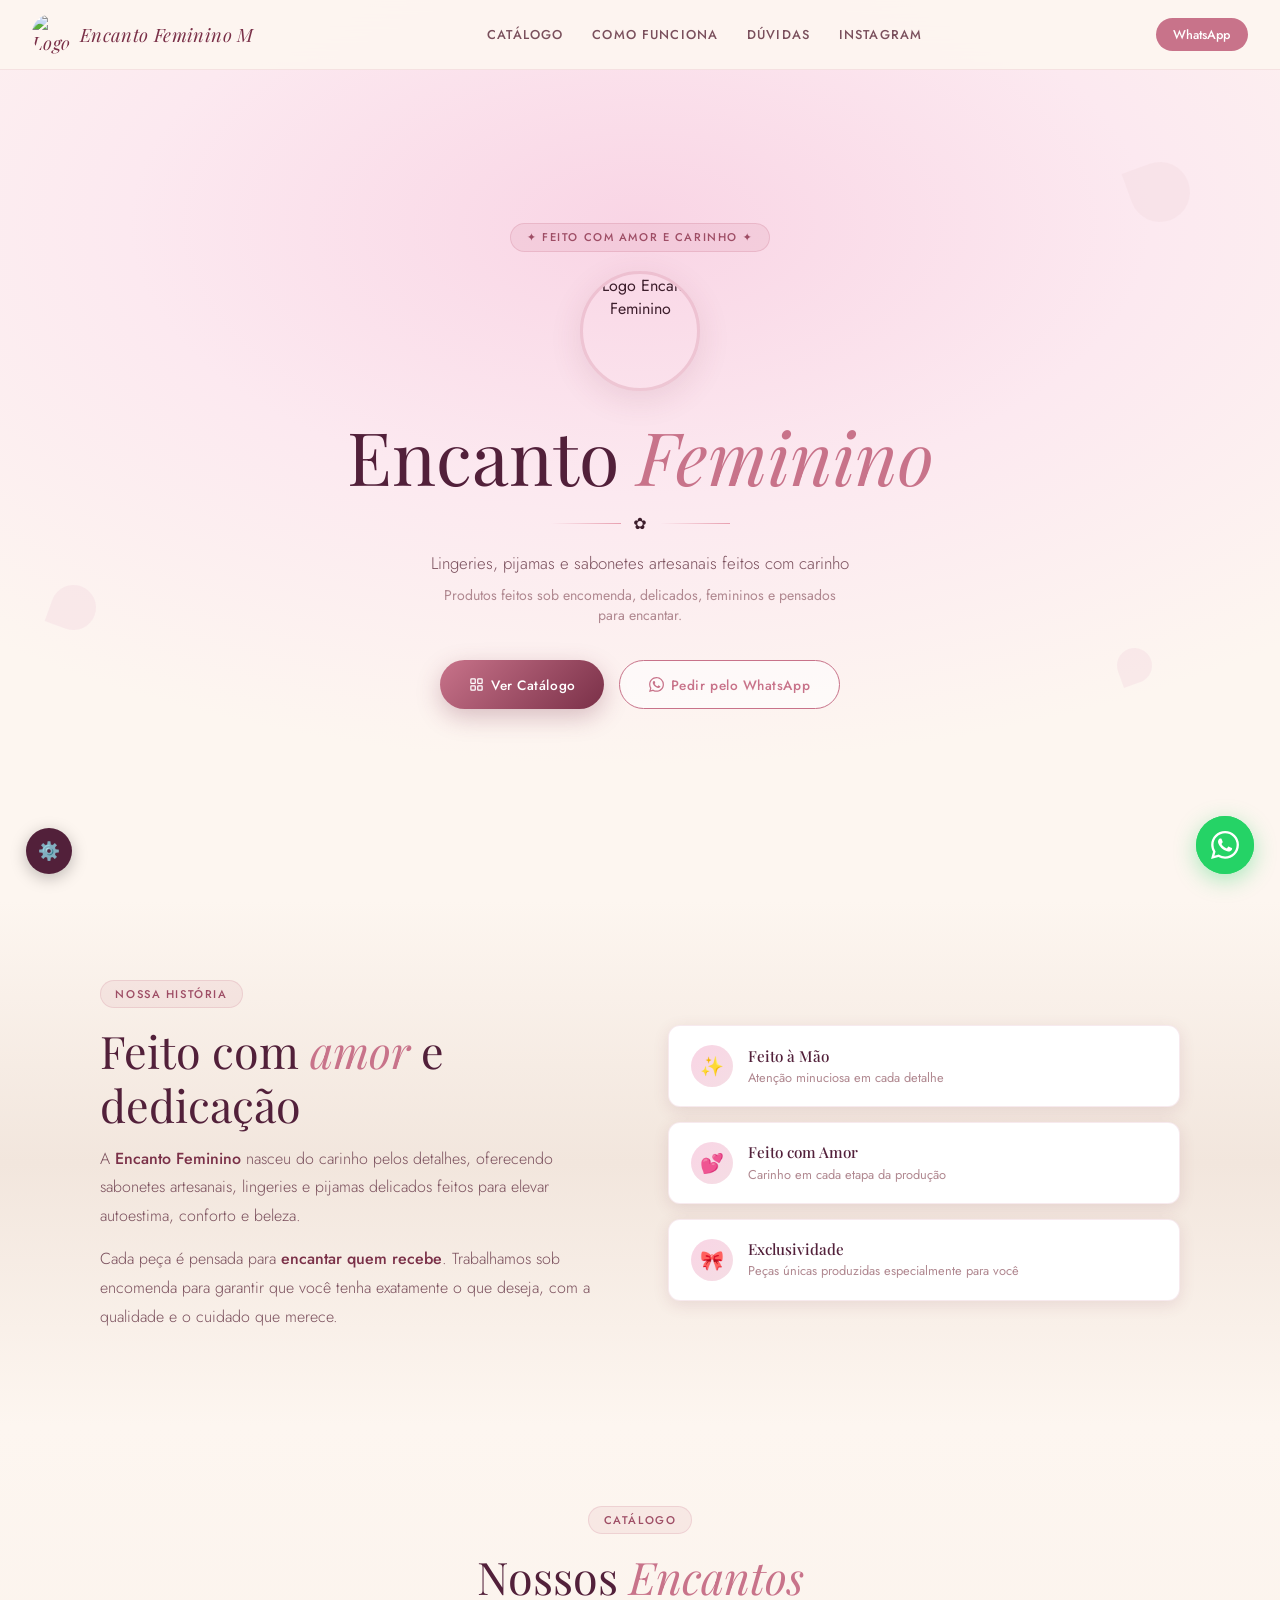
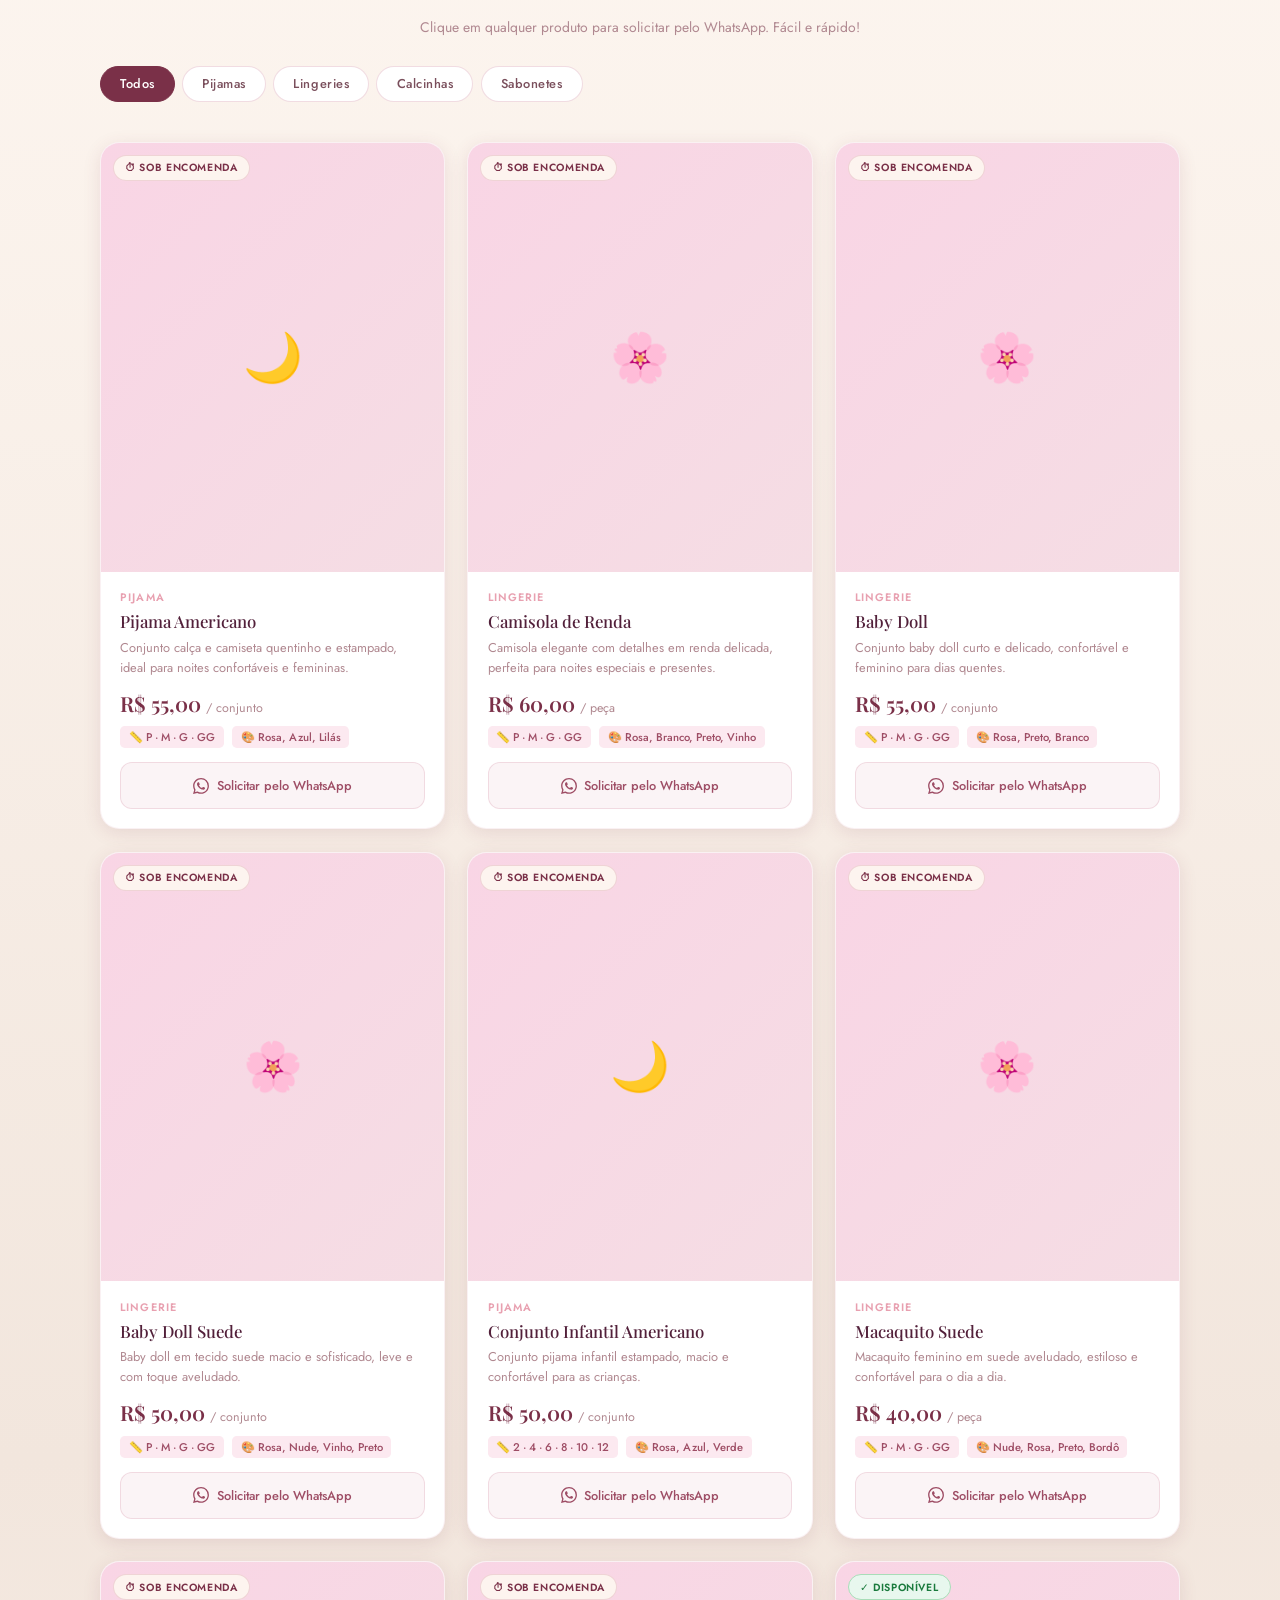
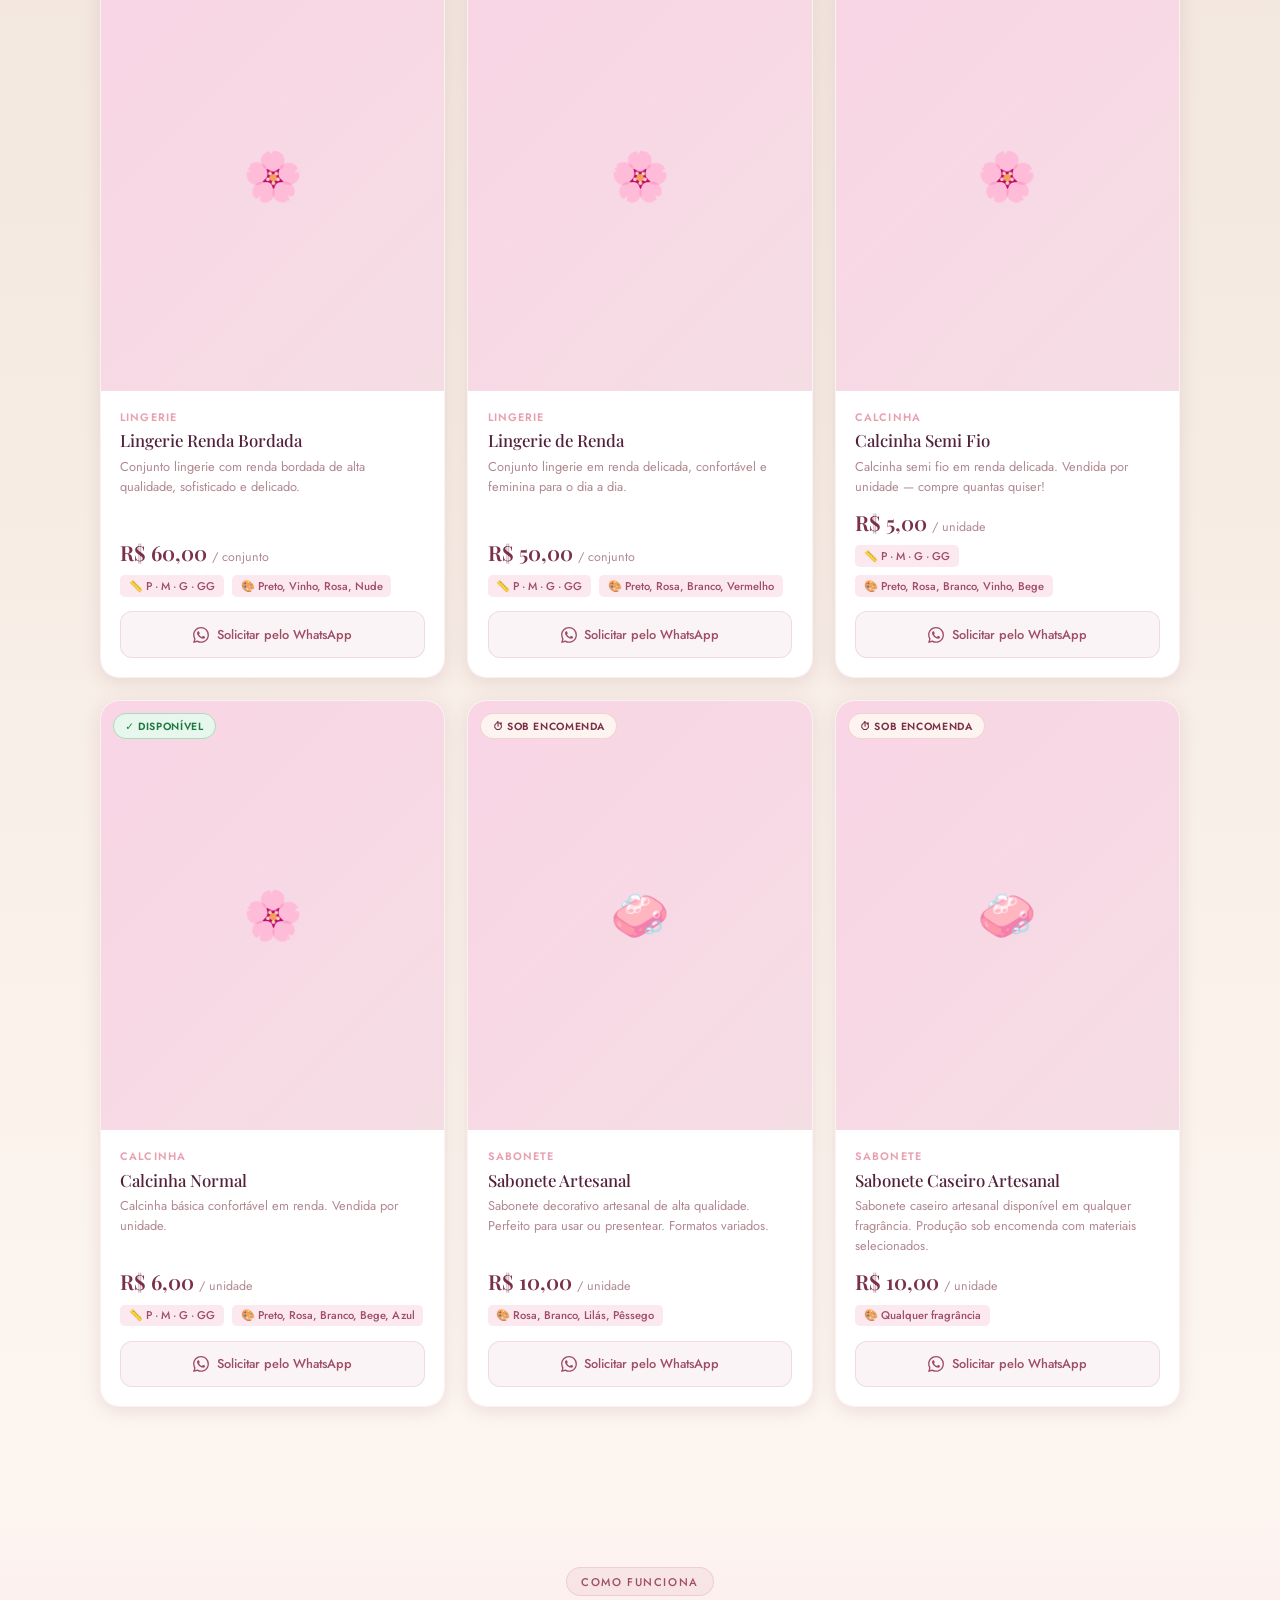
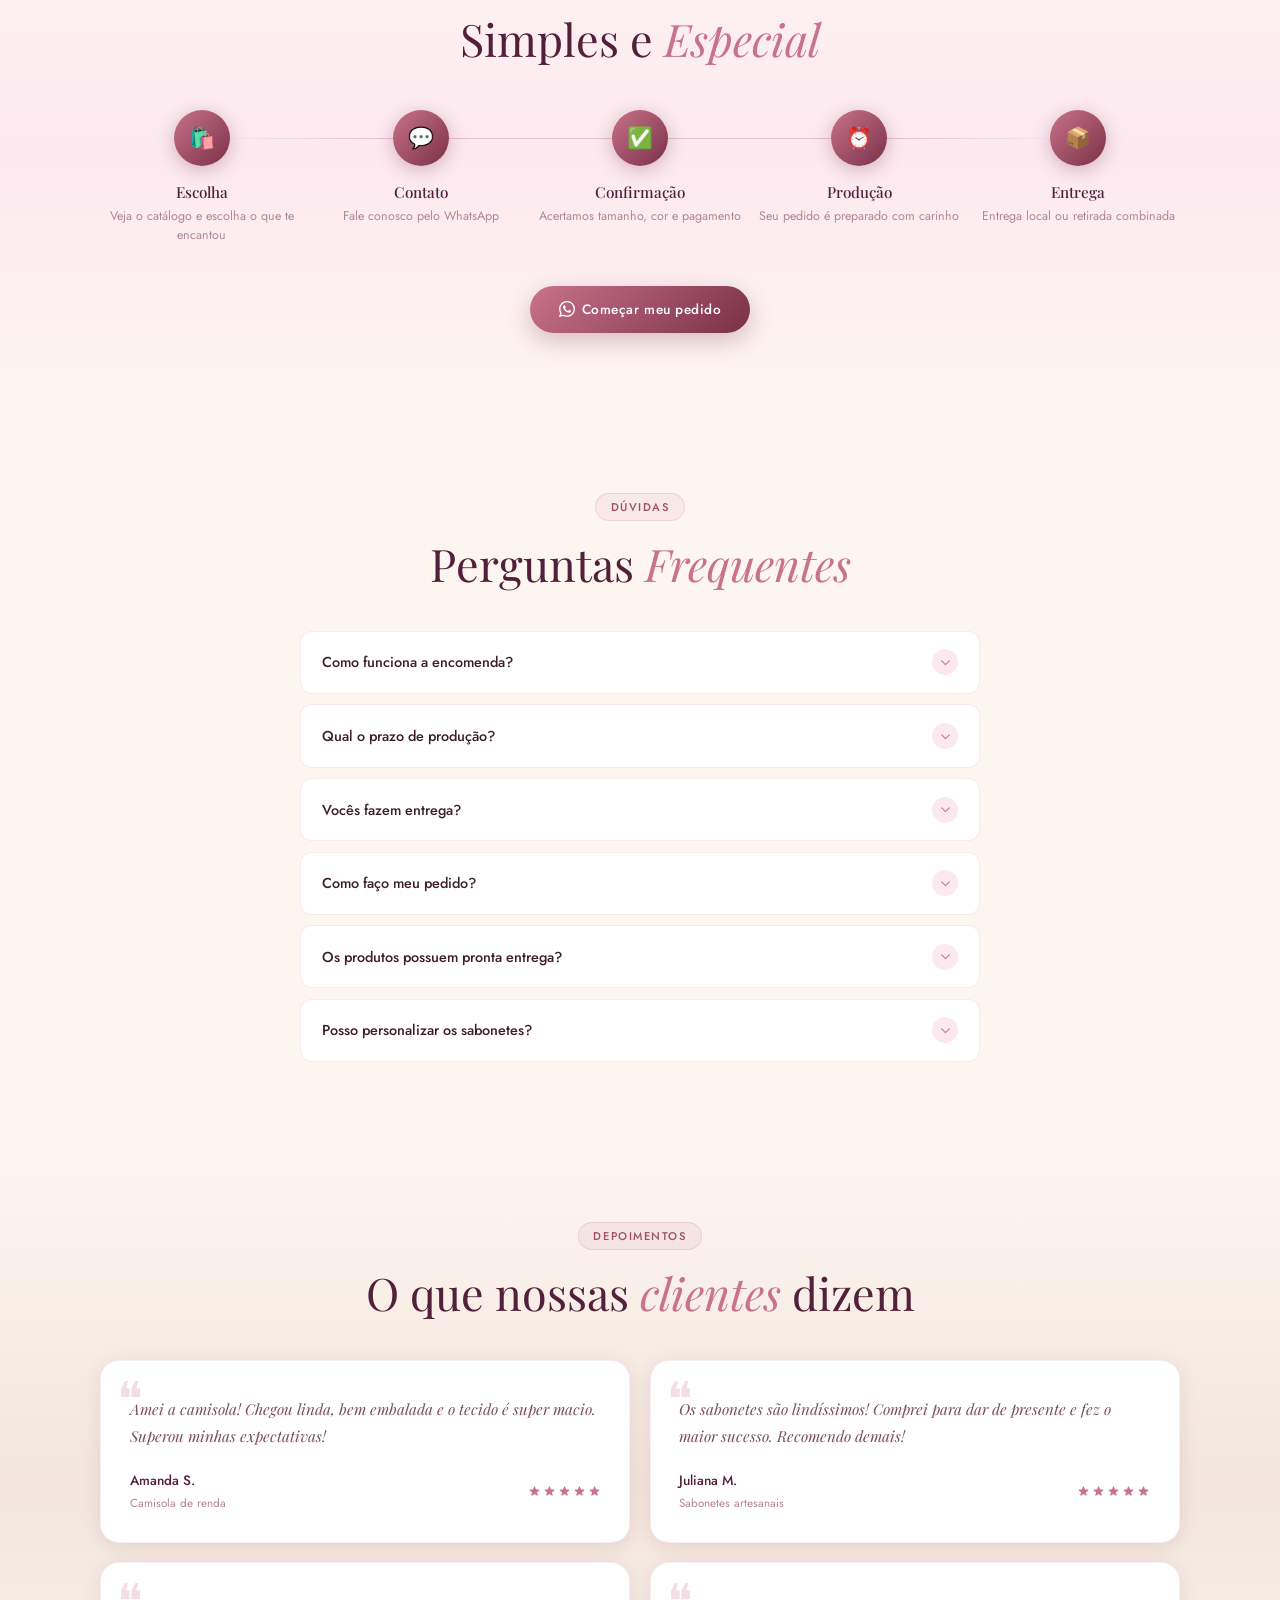
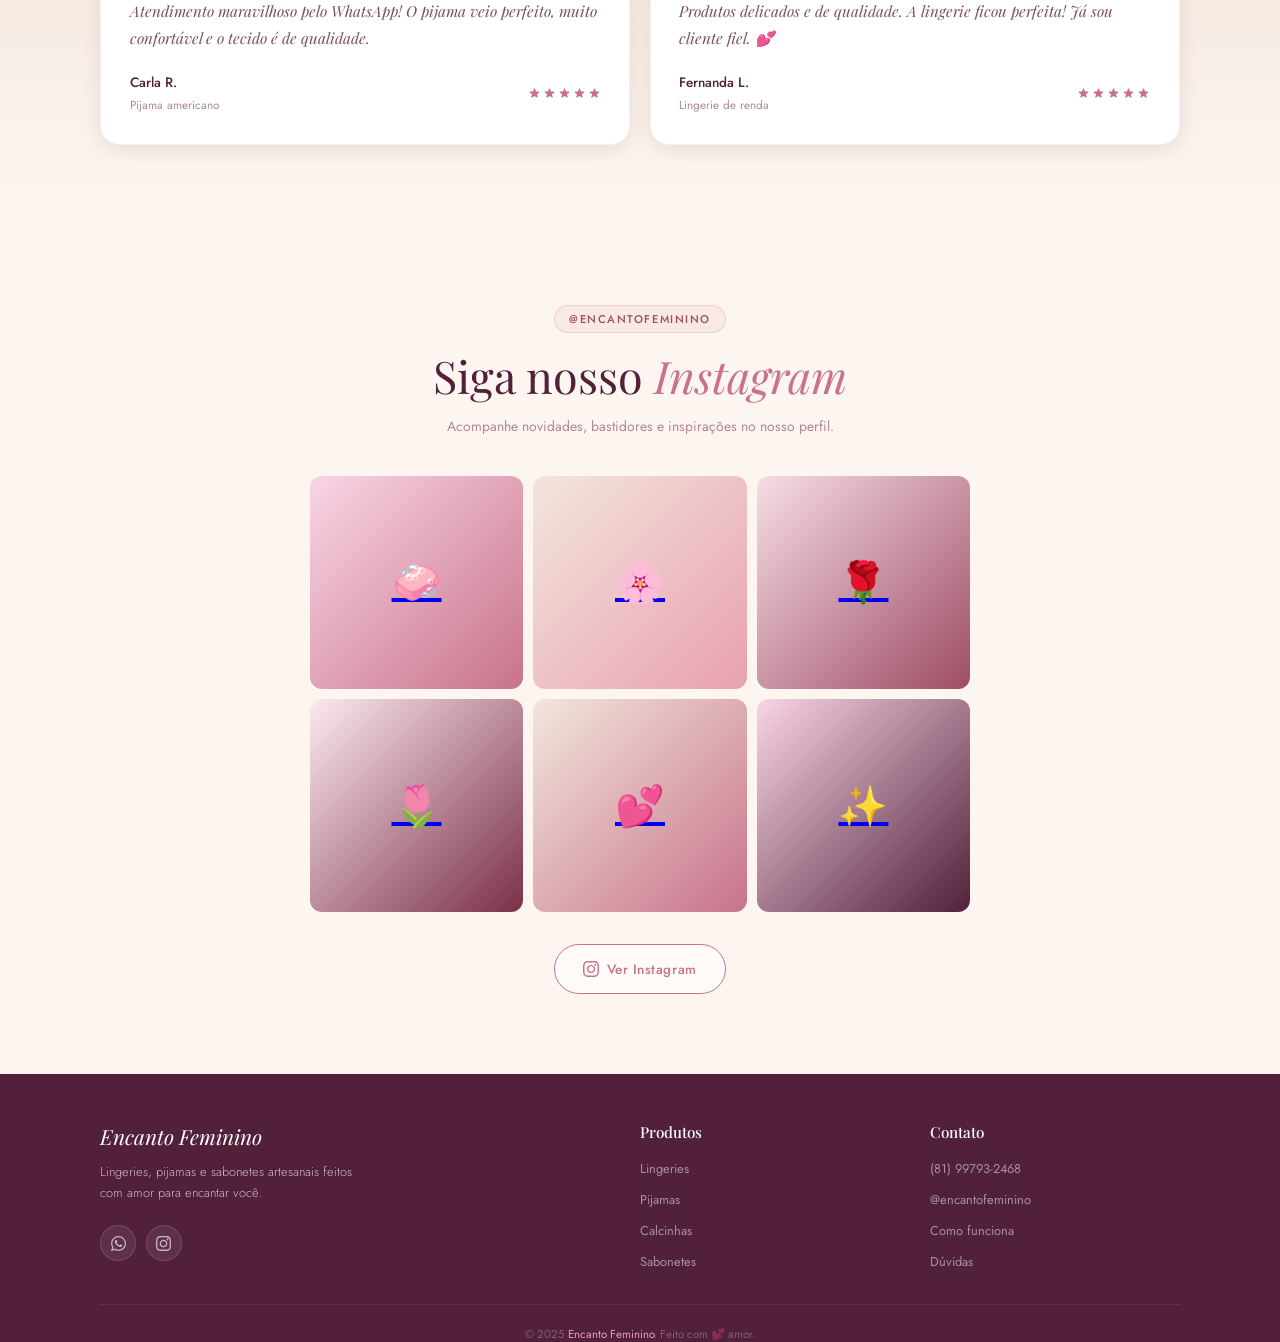
==== commit 81b75152: "Primeiro commit" ====
--- a/index.html
+++ b/index.html
@@ -6,7 +6,7 @@
   <meta name="viewport" content="width=device-width, initial-scale=1.0">
   <title>Encanto Feminino M</title>
   <link rel="icon" type="image/png"
-    href="https://exemplo.invalid/imagem-generica.png">
+    href="https://i.ibb.co/6RVwh4Yf/688606602-18405488932198150-9215705110699613256-n-modified.png">
   <meta name="description"
     content="Produtos feitos sob encomenda com carinho. Lingeries delicadas, pijamas confortáveis e sabonetes artesanais decorativos para encantar.">
   <link rel="preconnect" href="https://fonts.googleapis.com">
@@ -23,7 +23,7 @@
   <nav id="navbar">
     <a href="#hero" class="nav-logo">
       <img
-        src="https://exemplo.invalid/imagem-generica.png"
+        src="https://i.ibb.co/60g7cKmG/73280703-botanico-linha-arte-minimalista-mulher-perfil-com-folha-sotaque-vetor-removebg-preview.png"
         alt="Logo">
       Encanto Feminino M
     </a>
@@ -34,7 +34,7 @@
       <a href="#faq">Dúvidas</a>
       <a href="#instagram">Instagram</a>
     </div>
-    <a href="https://wa.me/5511999999999?text=Ol%C3%A1%21+Vim+pelo+site" target="_blank" class="nav-cta">WhatsApp</a>
+    <a href="https://wa.me/5581997932468?text=Ol%C3%A1%21+Vim+pelo+site" target="_blank" class="nav-cta">WhatsApp</a>
     <button class="hamburger" id="hambBtn"><span></span><span></span><span></span></button>
   </nav>
 
@@ -45,7 +45,7 @@
     <a href="#como-funciona" onclick="closeMob()">Como Funciona</a>
     <a href="#faq" onclick="closeMob()">Dúvidas</a>
     <a href="#instagram" onclick="closeMob()">Instagram</a>
-    <a href="https://wa.me/5511999999999" target="_blank" onclick="closeMob()"
+    <a href="https://wa.me/5581997932468" target="_blank" onclick="closeMob()"
       style="color:var(--rose-light);font-size:1rem;margin-top:.5rem">Pedir pelo WhatsApp</a>
   </div>
 
@@ -61,7 +61,7 @@
         ✦ Feito com amor e carinho ✦
       </div>
 
-      <img src="https://exemplo.invalid/imagem-generica.png"
+      <img src="https://i.ibb.co/6RVwh4Yf/688606602-18405488932198150-9215705110699613256-n-modified.png"
         alt="Logo Encanto Feminino" class="hero-logo-img" id="heroLogoImg">
 
       <h1 class="hero-title">Encanto <em>Feminino</em></h1>
@@ -78,7 +78,7 @@
           </svg>
           Ver Catálogo
         </a>
-        <a href="https://wa.me/5511999999999?text=Ol%C3%A1%21+Gostaria+de+fazer+um+pedido" target="_blank"
+        <a href="https://wa.me/5581997932468?text=Ol%C3%A1%21+Gostaria+de+fazer+um+pedido" target="_blank"
           class="btn-outline">
           <svg width="15" height="15" viewBox="0 0 24 24" fill="currentColor">
             <path
@@ -184,7 +184,7 @@
         </div>
       </div>
       <div style="text-align:center;margin-top:2.5rem" class="fade-in">
-        <a href="https://wa.me/5511999999999?text=Ol%C3%A1%21+Quero+fazer+um+pedido" target="_blank" class="btn-primary"
+        <a href="https://wa.me/5581997932468?text=Ol%C3%A1%21+Quero+fazer+um+pedido" target="_blank" class="btn-primary"
           style="display:inline-flex">
           <svg width="16" height="16" viewBox="0 0 24 24" fill="currentColor">
             <path
@@ -377,7 +377,7 @@
           bastidores e inspirações no nosso perfil.</p>
       </div>
       <div class="insta-grid fade-in">
-        <a href="https://instagram.com/encantofeminino.demo" target="_blank" class="insta-item"
+        <a href="https://instagram.com/_encantofeminino_01" target="_blank" class="insta-item"
           style="background:linear-gradient(135deg,#f9d5e5,#c8738a)">
           <div style="width:100%;height:100%;display:flex;align-items:center;justify-content:center;font-size:2.5rem">🧼
           </div>
@@ -386,7 +386,7 @@
                 d="M12 2.163c3.204 0 3.584.012 4.85.07 3.252.148 4.771 1.691 4.919 4.919.058 1.265.069 1.645.069 4.849 0 3.205-.012 3.584-.069 4.849-.149 3.225-1.664 4.771-4.919 4.919-1.266.058-1.644.07-4.85.07-3.204 0-3.584-.012-4.849-.07-3.26-.149-4.771-1.699-4.919-4.92-.058-1.265-.07-1.644-.07-4.849 0-3.204.013-3.583.07-4.849.149-3.227 1.664-4.771 4.919-4.919 1.266-.057 1.645-.069 4.849-.069zm0-2.163c-3.259 0-3.667.014-4.947.072-4.358.2-6.78 2.618-6.98 6.98-.059 1.281-.073 1.689-.073 4.948 0 3.259.014 3.668.072 4.948.2 4.358 2.618 6.78 6.98 6.98 1.281.058 1.689.072 4.948.072 3.259 0 3.668-.014 4.948-.072 4.354-.2 6.782-2.618 6.979-6.98.059-1.28.073-1.689.073-4.948 0-3.259-.014-3.667-.072-4.947-.196-4.354-2.617-6.78-6.979-6.98-1.281-.059-1.69-.073-4.949-.073zm0 5.838c-3.403 0-6.162 2.759-6.162 6.162s2.759 6.163 6.162 6.163 6.162-2.759 6.162-6.163c0-3.403-2.759-6.162-6.162-6.162zm0 10.162c-2.209 0-4-1.79-4-4 0-2.209 1.791-4 4-4s4 1.791 4 4c0 2.21-1.791 4-4 4zm6.406-11.845c-.796 0-1.441.645-1.441 1.44s.645 1.44 1.441 1.44c.795 0 1.439-.645 1.439-1.44s-.644-1.44-1.439-1.44z" />
             </svg></div>
         </a>
-        <a href="https://instagram.com/encantofeminino.demo" target="_blank" class="insta-item"
+        <a href="https://instagram.com/_encantofeminino_01" target="_blank" class="insta-item"
           style="background:linear-gradient(135deg,#f2e6dd,#e8a0b0)">
           <div style="width:100%;height:100%;display:flex;align-items:center;justify-content:center;font-size:2.5rem">🌸
           </div>
@@ -395,7 +395,7 @@
                 d="M12 2.163c3.204 0 3.584.012 4.85.07 3.252.148 4.771 1.691 4.919 4.919.058 1.265.069 1.645.069 4.849 0 3.205-.012 3.584-.069 4.849-.149 3.225-1.664 4.771-4.919 4.919-1.266.058-1.644.07-4.85.07-3.204 0-3.584-.012-4.849-.07-3.26-.149-4.771-1.699-4.919-4.92-.058-1.265-.07-1.644-.07-4.849 0-3.204.013-3.583.07-4.849.149-3.227 1.664-4.771 4.919-4.919 1.266-.057 1.645-.069 4.849-.069zm0-2.163c-3.259 0-3.667.014-4.947.072-4.358.2-6.78 2.618-6.98 6.98-.059 1.281-.073 1.689-.073 4.948 0 3.259.014 3.668.072 4.948.2 4.358 2.618 6.78 6.98 6.98 1.281.058 1.689.072 4.948.072 3.259 0 3.668-.014 4.948-.072 4.354-.2 6.782-2.618 6.979-6.98.059-1.28.073-1.689.073-4.948 0-3.259-.014-3.667-.072-4.947-.196-4.354-2.617-6.78-6.979-6.98-1.281-.059-1.69-.073-4.949-.073zm0 5.838c-3.403 0-6.162 2.759-6.162 6.162s2.759 6.163 6.162 6.163 6.162-2.759 6.162-6.163c0-3.403-2.759-6.162-6.162-6.162zm0 10.162c-2.209 0-4-1.79-4-4 0-2.209 1.791-4 4-4s4 1.791 4 4c0 2.21-1.791 4-4 4zm6.406-11.845c-.796 0-1.441.645-1.441 1.44s.645 1.44 1.441 1.44c.795 0 1.439-.645 1.439-1.44s-.644-1.44-1.439-1.44z" />
             </svg></div>
         </a>
-        <a href="https://instagram.com/encantofeminino.demo" target="_blank" class="insta-item"
+        <a href="https://instagram.com/_encantofeminino_01" target="_blank" class="insta-item"
           style="background:linear-gradient(135deg,#f5dde4,#9e4d65)">
           <div style="width:100%;height:100%;display:flex;align-items:center;justify-content:center;font-size:2.5rem">🌹
           </div>
@@ -404,7 +404,7 @@
                 d="M12 2.163c3.204 0 3.584.012 4.85.07 3.252.148 4.771 1.691 4.919 4.919.058 1.265.069 1.645.069 4.849 0 3.205-.012 3.584-.069 4.849-.149 3.225-1.664 4.771-4.919 4.919-1.266.058-1.644.07-4.85.07-3.204 0-3.584-.012-4.849-.07-3.26-.149-4.771-1.699-4.919-4.92-.058-1.265-.07-1.644-.07-4.849 0-3.204.013-3.583.07-4.849.149-3.227 1.664-4.771 4.919-4.919 1.266-.057 1.645-.069 4.849-.069zm0-2.163c-3.259 0-3.667.014-4.947.072-4.358.2-6.78 2.618-6.98 6.98-.059 1.281-.073 1.689-.073 4.948 0 3.259.014 3.668.072 4.948.2 4.358 2.618 6.78 6.98 6.98 1.281.058 1.689.072 4.948.072 3.259 0 3.668-.014 4.948-.072 4.354-.2 6.782-2.618 6.979-6.98.059-1.28.073-1.689.073-4.948 0-3.259-.014-3.667-.072-4.947-.196-4.354-2.617-6.78-6.979-6.98-1.281-.059-1.69-.073-4.949-.073zm0 5.838c-3.403 0-6.162 2.759-6.162 6.162s2.759 6.163 6.162 6.163 6.162-2.759 6.162-6.163c0-3.403-2.759-6.162-6.162-6.162zm0 10.162c-2.209 0-4-1.79-4-4 0-2.209 1.791-4 4-4s4 1.791 4 4c0 2.21-1.791 4-4 4zm6.406-11.845c-.796 0-1.441.645-1.441 1.44s.645 1.44 1.441 1.44c.795 0 1.439-.645 1.439-1.44s-.644-1.44-1.439-1.44z" />
             </svg></div>
         </a>
-        <a href="https://instagram.com/encantofeminino.demo" target="_blank" class="insta-item"
+        <a href="https://instagram.com/_encantofeminino_01" target="_blank" class="insta-item"
           style="background:linear-gradient(135deg,#fce9f0,#7a3048)">
           <div style="width:100%;height:100%;display:flex;align-items:center;justify-content:center;font-size:2.5rem">🌷
           </div>
@@ -413,7 +413,7 @@
                 d="M12 2.163c3.204 0 3.584.012 4.85.07 3.252.148 4.771 1.691 4.919 4.919.058 1.265.069 1.645.069 4.849 0 3.205-.012 3.584-.069 4.849-.149 3.225-1.664 4.771-4.919 4.919-1.266.058-1.644.07-4.85.07-3.204 0-3.584-.012-4.849-.07-3.26-.149-4.771-1.699-4.919-4.92-.058-1.265-.07-1.644-.07-4.849 0-3.204.013-3.583.07-4.849.149-3.227 1.664-4.771 4.919-4.919 1.266-.057 1.645-.069 4.849-.069zm0-2.163c-3.259 0-3.667.014-4.947.072-4.358.2-6.78 2.618-6.98 6.98-.059 1.281-.073 1.689-.073 4.948 0 3.259.014 3.668.072 4.948.2 4.358 2.618 6.78 6.98 6.98 1.281.058 1.689.072 4.948.072 3.259 0 3.668-.014 4.948-.072 4.354-.2 6.782-2.618 6.979-6.98.059-1.28.073-1.689.073-4.948 0-3.259-.014-3.667-.072-4.947-.196-4.354-2.617-6.78-6.979-6.98-1.281-.059-1.69-.073-4.949-.073zm0 5.838c-3.403 0-6.162 2.759-6.162 6.162s2.759 6.163 6.162 6.163 6.162-2.759 6.162-6.163c0-3.403-2.759-6.162-6.162-6.162zm0 10.162c-2.209 0-4-1.79-4-4 0-2.209 1.791-4 4-4s4 1.791 4 4c0 2.21-1.791 4-4 4zm6.406-11.845c-.796 0-1.441.645-1.441 1.44s.645 1.44 1.441 1.44c.795 0 1.439-.645 1.439-1.44s-.644-1.44-1.439-1.44z" />
             </svg></div>
         </a>
-        <a href="https://instagram.com/encantofeminino.demo" target="_blank" class="insta-item"
+        <a href="https://instagram.com/_encantofeminino_01" target="_blank" class="insta-item"
           style="background:linear-gradient(135deg,#f2e6dd,#c8738a)">
           <div style="width:100%;height:100%;display:flex;align-items:center;justify-content:center;font-size:2.5rem">💕
           </div>
@@ -422,7 +422,7 @@
                 d="M12 2.163c3.204 0 3.584.012 4.85.07 3.252.148 4.771 1.691 4.919 4.919.058 1.265.069 1.645.069 4.849 0 3.205-.012 3.584-.069 4.849-.149 3.225-1.664 4.771-4.919 4.919-1.266.058-1.644.07-4.85.07-3.204 0-3.584-.012-4.849-.07-3.26-.149-4.771-1.699-4.919-4.92-.058-1.265-.07-1.644-.07-4.849 0-3.204.013-3.583.07-4.849.149-3.227 1.664-4.771 4.919-4.919 1.266-.057 1.645-.069 4.849-.069zm0-2.163c-3.259 0-3.667.014-4.947.072-4.358.2-6.78 2.618-6.98 6.98-.059 1.281-.073 1.689-.073 4.948 0 3.259.014 3.668.072 4.948.2 4.358 2.618 6.78 6.98 6.98 1.281.058 1.689.072 4.948.072 3.259 0 3.668-.014 4.948-.072 4.354-.2 6.782-2.618 6.979-6.98.059-1.28.073-1.689.073-4.948 0-3.259-.014-3.667-.072-4.947-.196-4.354-2.617-6.78-6.979-6.98-1.281-.059-1.69-.073-4.949-.073zm0 5.838c-3.403 0-6.162 2.759-6.162 6.162s2.759 6.163 6.162 6.163 6.162-2.759 6.162-6.163c0-3.403-2.759-6.162-6.162-6.162zm0 10.162c-2.209 0-4-1.79-4-4 0-2.209 1.791-4 4-4s4 1.791 4 4c0 2.21-1.791 4-4 4zm6.406-11.845c-.796 0-1.441.645-1.441 1.44s.645 1.44 1.441 1.44c.795 0 1.439-.645 1.439-1.44s-.644-1.44-1.439-1.44z" />
             </svg></div>
         </a>
-        <a href="https://instagram.com/encantofeminino.demo" target="_blank" class="insta-item"
+        <a href="https://instagram.com/_encantofeminino_01" target="_blank" class="insta-item"
           style="background:linear-gradient(135deg,#f9d5e5,#52203a)">
           <div style="width:100%;height:100%;display:flex;align-items:center;justify-content:center;font-size:2.5rem">✨
           </div>
@@ -433,7 +433,7 @@
         </a>
       </div>
       <div style="text-align:center;margin-top:2rem" class="fade-in">
-        <a href="https://instagram.com/encantofeminino.demo" target="_blank" class="btn-outline"
+        <a href="https://instagram.com/_encantofeminino_01" target="_blank" class="btn-outline"
           style="display:inline-flex">
           <svg width="16" height="16" viewBox="0 0 24 24" fill="currentColor">
             <path
@@ -453,12 +453,12 @@
           <div class="foot-brand-name">Encanto Feminino</div>
           <p class="foot-brand-desc">Lingeries, pijamas e sabonetes artesanais feitos com amor para encantar você.</p>
           <div class="foot-socials">
-            <a href="https://wa.me/5511999999999?text=Ol%C3%A1%21+Vim+pelo+site" target="_blank"
+            <a href="https://wa.me/5581997932468?text=Ol%C3%A1%21+Vim+pelo+site" target="_blank"
               class="foot-social"><svg viewBox="0 0 24 24">
                 <path
                   d="M17.472 14.382c-.297-.149-1.758-.867-2.03-.967-.273-.099-.471-.148-.67.15-.197.297-.767.966-.94 1.164-.173.199-.347.223-.644.075-.297-.15-1.255-.463-2.39-1.475-.883-.788-1.48-1.761-1.653-2.059-.173-.297-.018-.458.13-.606.134-.133.298-.347.446-.52.149-.174.198-.298.298-.497.099-.198.05-.371-.025-.52-.075-.149-.669-1.612-.916-2.207-.242-.579-.487-.5-.669-.51-.173-.008-.371-.01-.57-.01-.198 0-.52.074-.792.372-.272.297-1.04 1.016-1.04 2.479 0 1.462 1.065 2.875 1.213 3.074.149.198 2.096 3.2 5.077 4.487.709.306 1.262.489 1.694.625.712.227 1.36.195 1.871.118.571-.085 1.758-.719 2.006-1.413.248-.694.248-1.289.173-1.413-.074-.124-.272-.198-.57-.347m-5.421 7.403h-.004a9.87 9.87 0 01-5.031-1.378l-.361-.214-3.741.982.998-3.648-.235-.374a9.86 9.86 0 01-1.51-5.26c.001-5.45 4.436-9.884 9.888-9.884 2.64 0 5.122 1.03 6.988 2.898a9.825 9.825 0 012.893 6.994c-.003 5.45-4.437 9.884-9.885 9.884m8.413-18.297A11.815 11.815 0 0012.05 0C5.495 0 .16 5.335.157 11.892c0 2.096.547 4.142 1.588 5.945L.057 24l6.305-1.654a11.882 11.882 0 005.683 1.448h.005c6.554 0 11.89-5.335 11.893-11.893a11.821 11.821 0 00-3.48-8.413z" />
               </svg></a>
-            <a href="https://instagram.com/encantofeminino.demo" target="_blank" class="foot-social"><svg
+            <a href="https://instagram.com/_encantofeminino_01" target="_blank" class="foot-social"><svg
                 viewBox="0 0 24 24">
                 <path
                   d="M12 2.163c3.204 0 3.584.012 4.85.07 3.252.148 4.771 1.691 4.919 4.919.058 1.265.069 1.645.069 4.849 0 3.205-.012 3.584-.069 4.849-.149 3.225-1.664 4.771-4.919 4.919-1.266.058-1.644.07-4.85.07-3.204 0-3.584-.012-4.849-.07-3.26-.149-4.771-1.699-4.919-4.92-.058-1.265-.07-1.644-.07-4.849 0-3.204.013-3.583.07-4.849.149-3.227 1.664-4.771 4.919-4.919 1.266-.057 1.645-.069 4.849-.069zm0-2.163c-3.259 0-3.667.014-4.947.072-4.358.2-6.78 2.618-6.98 6.98-.059 1.281-.073 1.689-.073 4.948 0 3.259.014 3.668.072 4.948.2 4.358 2.618 6.78 6.98 6.98 1.281.058 1.689.072 4.948.072 3.259 0 3.668-.014 4.948-.072 4.354-.2 6.782-2.618 6.979-6.98.059-1.28.073-1.689.073-4.948 0-3.259-.014-3.667-.072-4.947-.196-4.354-2.617-6.78-6.979-6.98-1.281-.059-1.69-.073-4.949-.073zm0 5.838c-3.403 0-6.162 2.759-6.162 6.162s2.759 6.163 6.162 6.163 6.162-2.759 6.162-6.163c0-3.403-2.759-6.162-6.162-6.162zm0 10.162c-2.209 0-4-1.79-4-4 0-2.209 1.791-4 4-4s4 1.791 4 4c0 2.21-1.791 4-4 4zm6.406-11.845c-.796 0-1.441.645-1.441 1.44s.645 1.44 1.441 1.44c.795 0 1.439-.645 1.439-1.44s-.644-1.44-1.439-1.44z" />
@@ -477,8 +477,8 @@
         <div class="foot-col">
           <h4>Contato</h4>
           <ul>
-            <li><a href="https://wa.me/5511999999999" target="_blank">(81) 99999-9999</a></li>
-            <li><a href="https://instagram.com/encantofeminino.demo" target="_blank">@encantofeminino</a></li>
+            <li><a href="https://wa.me/5581997932468" target="_blank">(81) 99793-2468</a></li>
+            <li><a href="https://instagram.com/_encantofeminino_01" target="_blank">@encantofeminino</a></li>
             <li><a href="#como-funciona">Como funciona</a></li>
             <li><a href="#faq">Dúvidas</a></li>
           </ul>
@@ -492,7 +492,7 @@
 
   <!-- WHATSAPP FLOAT -->
   <div class="wa-float">
-    <a href="https://wa.me/5511999999999?text=Ol%C3%A1%21+Vim+pelo+site" target="_blank">
+    <a href="https://wa.me/5581997932468?text=Ol%C3%A1%21+Vim+pelo+site" target="_blank">
       <span class="wa-tooltip">Fale conosco 💬</span>
       <svg viewBox="0 0 24 24">
         <path
@@ -610,7 +610,7 @@
           <div class="form-grid">
             <div class="form-group">
               <label>Número WhatsApp</label>
-              <input type="text" id="s-wa" placeholder="5511999999999">
+              <input type="text" id="s-wa" placeholder="5581997932468">
               <span class="form-hint">Número completo com código do país (sem espaços)</span>
             </div>
             <div class="form-group">
